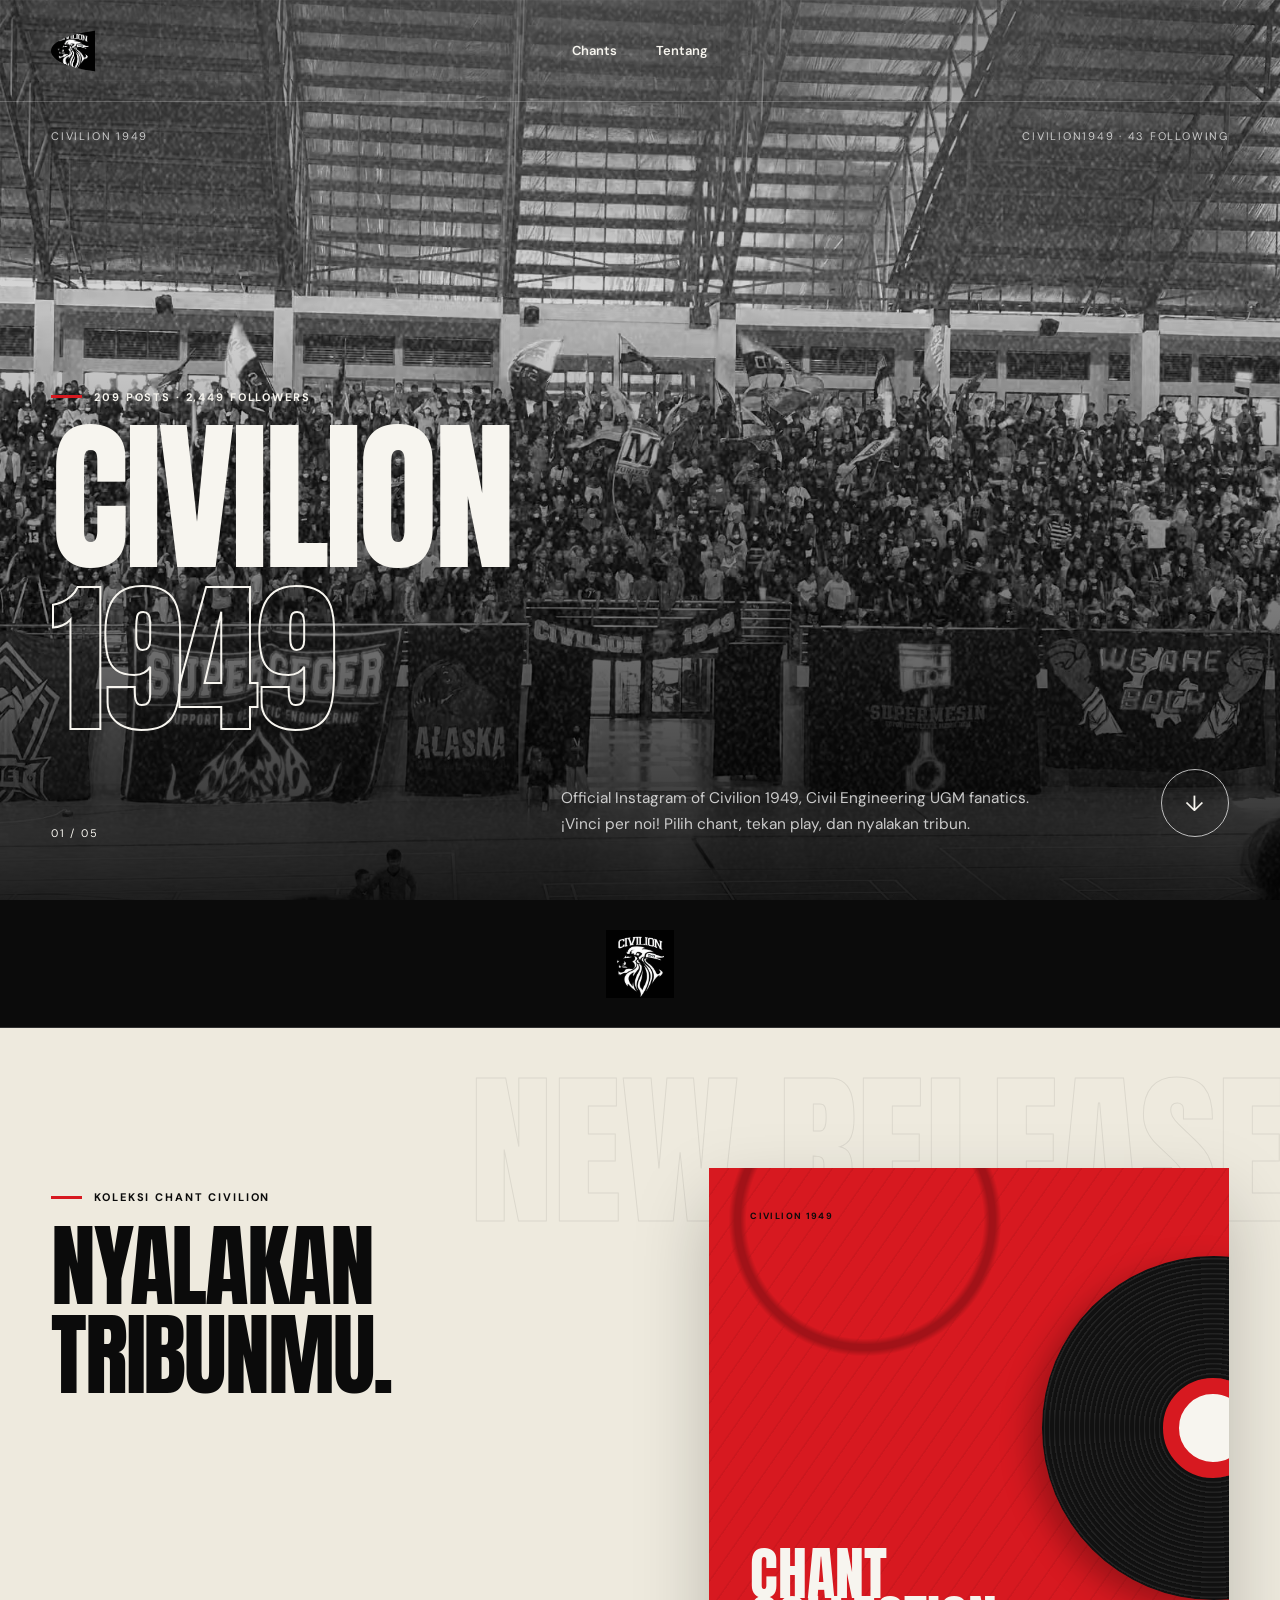
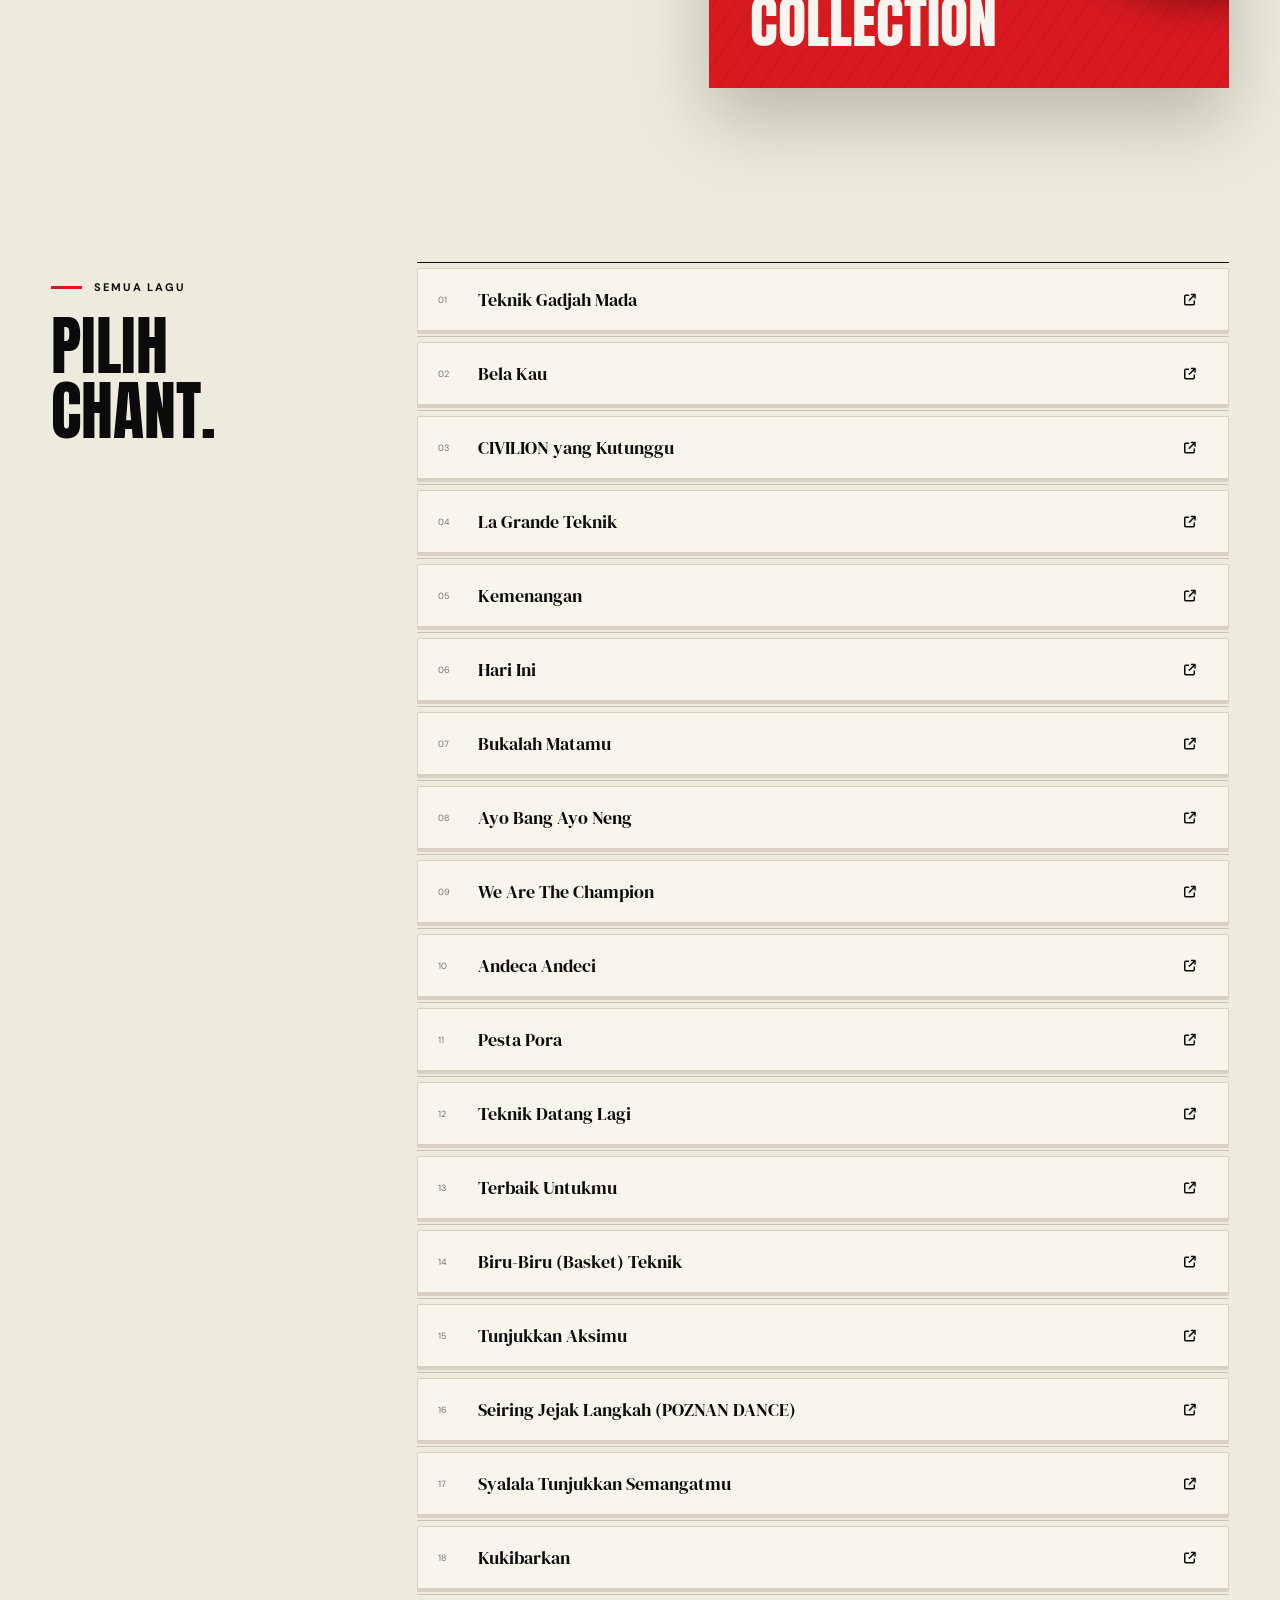
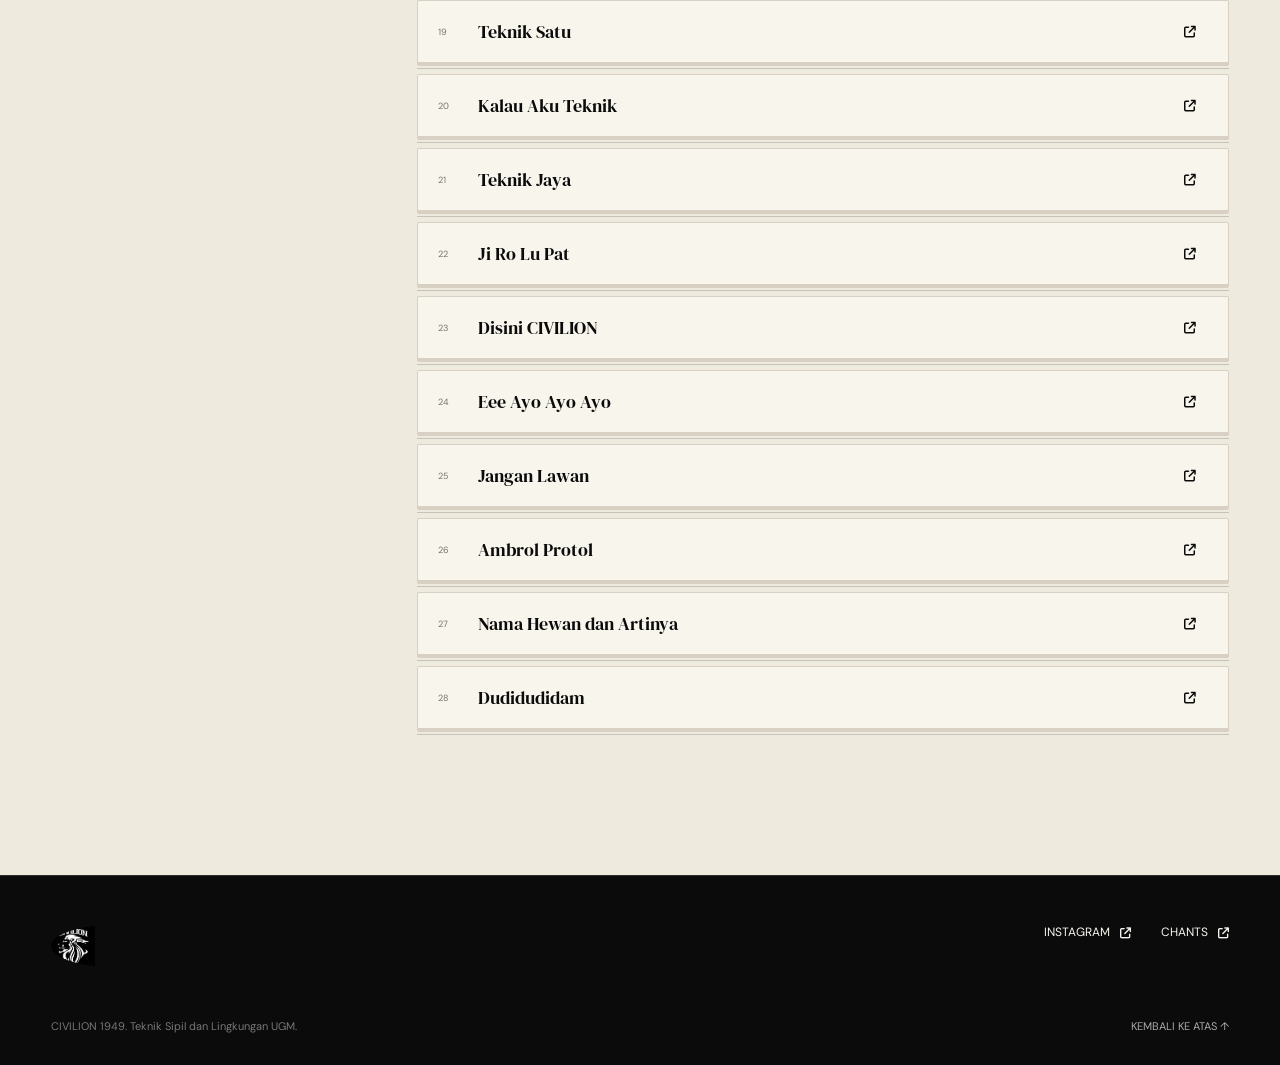
==== index.html @ a6629f7e "feat: rebrand site to Civilion 1949" ====
<!doctype html>
<html lang="id">
  <head>
    <meta charset="UTF-8" />
    <meta name="viewport" content="width=device-width, initial-scale=1.0" />
    <meta name="theme-color" content="#0b0b0b" />
    <meta
      name="description"
      content="CIVILION 1949, official supporter komunitas Teknik Sipil dan Lingkungan UGM. ¡Vinci per noi!"
    />
    <title>CIVILION — civilion1949</title>
    <link rel="icon" type="image/jpeg" href="logo-civilion.jpg" />
    <link rel="stylesheet" href="https://cdnjs.cloudflare.com/ajax/libs/font-awesome/6.7.2/css/all.min.css" />
    <link rel="preconnect" href="https://fonts.googleapis.com" />
    <link rel="preconnect" href="https://fonts.gstatic.com" crossorigin />
    <link
      href="https://fonts.googleapis.com/css2?family=Anton&amp;family=DM+Sans:wght@400;500;600;700&amp;family=DM+Serif+Display:ital@0;1&amp;display=swap"
      rel="stylesheet"
    />
    <link rel="stylesheet" href="styles.css" />
  </head>
  <body>
    <header class="site-header" id="top">
      <a class="brand" href="#top" aria-label="CIVILION, kembali ke atas">
        <img class="brand-logo" src="logo-civilion.jpg" alt="CIVILION" />
      </a>

      <button class="menu-toggle" type="button" aria-expanded="false" aria-controls="main-nav">
        <span></span><span></span>
        <span class="sr-only">Buka menu</span>
      </button>

      <nav class="main-nav" id="main-nav" aria-label="Navigasi utama">
        <a href="#rilisan">Chants</a>
        <a href="#top">Tentang</a>
      </nav>

    </header>

    <main>
      <section class="hero" aria-labelledby="hero-title">
        <div class="hero-media" role="img" aria-label="Kerumunan supporter memenuhi tribun stadion"></div>
        <div class="hero-shade"></div>
        <div class="hero-grid" aria-hidden="true"></div>

        <div class="hero-meta">
          <span>CIVILION 1949</span>
          <span>civilion1949 · 43 following</span>
        </div>

        <div class="hero-content">
          <p class="eyebrow"><span></span> 209 posts · 2,449 followers</p>
          <h1 id="hero-title"><span>CIVILION</span><em>1949</em></h1>
          <div class="hero-bottom">
            <p>
              Official Instagram of Civilion 1949, Civil Engineering UGM fanatics.
              ¡Vinci per noi! Pilih chant, tekan play, dan nyalakan tribun.
            </p>
            <a class="circle-link" href="#rilisan" aria-label="Dengarkan anthem terbaru">↓</a>
          </div>
        </div>

        <div class="hero-index" aria-hidden="true">01 / 05</div>
      </section>

      <section class="collaborators" aria-label="Logo kolaborator komunitas">
        <div class="logo-track">
          <div class="logo-row logo-image-row">
            <img src="logo-civilion.jpg" alt="Logo CIVILION" />
          </div>
        </div>
      </section>

      <section class="release" id="rilisan" aria-labelledby="release-title">
        <div class="release-heading">
          <p class="eyebrow dark"><span></span> Koleksi chant CIVILION</p>
          <h2 id="release-title"><span>NYALAKAN</span><span>TRIBUNMU.</span></h2>
        </div>

        <div class="record-art" aria-label="Sampul koleksi chant CIVILION">
          <div class="record-copy">
              <span>CIVILION 1949</span>
              <strong>CHANT<br />COLLECTION</strong>
          </div>
          <div class="record-disc" aria-hidden="true"><i></i></div>
        </div>

        <div class="chant-catalog" aria-labelledby="catalog-title">
          <div class="catalog-heading">
            <p class="eyebrow dark"><span></span> Semua lagu</p>
            <h3 id="catalog-title"><span>PILIH</span><span>CHANT.</span></h3>
          </div>
          <div class="chant-list">
            <div class="chant-entry">
            <button type="button" class="chant-item" aria-expanded="false" data-title="Teknik Gadjah Mada" data-source="https://ekarahmadi.github.io/supersonikChant/TeknikGadjahMadaGitar.mp3" data-type="audio/mpeg"><span>01</span><strong>Teknik Gadjah Mada</strong><b class="chant-icon" aria-hidden="true"><i class="fa-solid fa-arrow-up-right-from-square"></i></b></button>
              <div class="chant-detail">
                <section class="lyrics-panel" aria-labelledby="lyrics-title" aria-live="polite">
                  <div class="lyrics-heading"><p class="eyebrow dark"><span></span> Lirik chant</p><h3 id="lyrics-title">Teknik Gadjah Mada</h3></div>
                  <div class="lyrics-lines"></div>
                </section>
                <div class="player-panel">
                  <div class="track-number">001</div>
                  <div class="track-copy"><span>Chant 01</span><h3>Teknik Gadjah Mada</h3></div>
                  <button class="play-button" type="button" aria-label="Putar Teknik Gadjah Mada"><svg class="play-icon" viewBox="0 0 24 24" aria-hidden="true"><path d="m8 5 11 7-11 7V5Z" fill="currentColor"/></svg><svg class="pause-icon" viewBox="0 0 24 24" aria-hidden="true"><path d="M7 5h4v14H7zm6 0h4v14h-4z" fill="currentColor"/></svg></button>
                  <div class="progress-wrap"><span class="current-time">0:00</span><button class="progress" type="button" aria-label="Atur posisi lagu"><span class="progress-fill"></span></button><span class="duration">--:--</span></div>
                  <audio class="track-audio" preload="metadata"><source src="https://ekarahmadi.github.io/supersonikChant/TeknikGadjahMadaGitar.mp3" type="audio/mpeg" /></audio>
                </div>
              </div>
            </div>
            <div class="chant-entry">
            <button type="button" class="chant-item" data-title="Syalala" data-source="https://ekarahmadi.github.io/supersonikChant/syalalaGitar.mp3" data-type="audio/mpeg"><span>02</span><strong>Syalala</strong><b class="chant-icon" aria-hidden="true"><i class="fa-solid fa-arrow-up-right-from-square"></i></b></button>
            </div>
            <div class="chant-entry">
            <button type="button" class="chant-item" data-title="CIVILION Yang Kutunggu" data-source="https://ekarahmadi.github.io/supersonikChant/SupersonikYangKutungguGitar.mp3" data-type="audio/mpeg"><span>03</span><strong>CIVILION Yang Kutunggu</strong><b class="chant-icon" aria-hidden="true"><i class="fa-solid fa-arrow-up-right-from-square"></i></b></button>
            </div>
            <div class="chant-entry">
            <button type="button" class="chant-item" data-title="La Grande" data-source="https://ekarahmadi.github.io/supersonikChant/LaGrandeGitar.mp3" data-type="audio/mpeg"><span>04</span><strong>La Grande</strong><b class="chant-icon" aria-hidden="true"><i class="fa-solid fa-arrow-up-right-from-square"></i></b></button>
            </div>
            <div class="chant-entry">
            <button type="button" class="chant-item" data-title="Kemenangan" data-source="https://ekarahmadi.github.io/supersonikChant/KemenanganGitar.mp3" data-type="audio/mpeg"><span>05</span><strong>Kemenangan</strong><b class="chant-icon" aria-hidden="true"><i class="fa-solid fa-arrow-up-right-from-square"></i></b></button>
            </div>
            <div class="chant-entry">
            <button type="button" class="chant-item" data-title="Hari Ini" data-source="https://ekarahmadi.github.io/supersonikChant/HariIniGitar.mp3" data-type="audio/mpeg"><span>06</span><strong>Hari Ini</strong><b class="chant-icon" aria-hidden="true"><i class="fa-solid fa-arrow-up-right-from-square"></i></b></button>
            </div>
            <div class="chant-entry">
            <button type="button" class="chant-item" data-title="Bukalah Matamu" data-source="https://ekarahmadi.github.io/supersonikChant/BukalahMatamuGitar"><span>07</span><strong>Bukalah Matamu</strong><b class="chant-icon" aria-hidden="true"><i class="fa-solid fa-arrow-up-right-from-square"></i></b></button>
            </div>
            <div class="chant-entry">
            <button type="button" class="chant-item" data-title="Ayo Bang" data-source="https://ekarahmadi.github.io/supersonikChant/AyoBangGitar.mp3" data-type="audio/mpeg"><span>08</span><strong>Ayo Bang</strong><b class="chant-icon" aria-hidden="true"><i class="fa-solid fa-arrow-up-right-from-square"></i></b></button>
            </div>
            <div class="chant-entry">
            <button type="button" class="chant-item" data-title="We Are The" data-source="https://ekarahmadi.github.io/supersonikChant/weAreThe.wav" data-type="audio/wav"><span>09</span><strong>We Are The</strong><b class="chant-icon" aria-hidden="true"><i class="fa-solid fa-arrow-up-right-from-square"></i></b></button>
            </div>
            <div class="chant-entry">
            <button type="button" class="chant-item" data-title="Andeca Andeci" data-source="https://ekarahmadi.github.io/supersonikChant/andecaAndeci.wav" data-type="audio/wav"><span>10</span><strong>Andeca Andeci</strong><b class="chant-icon" aria-hidden="true"><i class="fa-solid fa-arrow-up-right-from-square"></i></b></button>
            </div>
            <div class="chant-entry">
            <button type="button" class="chant-item" data-title="Kami Pemenangnya" data-source="https://ekarahmadi.github.io/supersonikChant/kamiPemenangnya.wav" data-type="audio/wav"><span>11</span><strong>Kami Pemenangnya</strong><b class="chant-icon" aria-hidden="true"><i class="fa-solid fa-arrow-up-right-from-square"></i></b></button>
            </div>
            <div class="chant-entry">
            <button type="button" class="chant-item" data-title="Kami Datang Lagi" data-source="https://ekarahmadi.github.io/supersonikChant/kamiDatangLagi.wav" data-type="audio/wav"><span>12</span><strong>Kami Datang Lagi</strong><b class="chant-icon" aria-hidden="true"><i class="fa-solid fa-arrow-up-right-from-square"></i></b></button>
            </div>
            <div class="chant-entry">
            <button type="button" class="chant-item" data-title="Terbaik Untukmu" data-source="https://ekarahmadi.github.io/supersonikChant/terbaikUntukmu.wav" data-type="audio/wav"><span>13</span><strong>Terbaik Untukmu</strong><b class="chant-icon" aria-hidden="true"><i class="fa-solid fa-arrow-up-right-from-square"></i></b></button>
            </div>
            <div class="chant-entry">
            <button type="button" class="chant-item" data-title="Hitam-Hitam" data-source="https://ekarahmadi.github.io/supersonikChant/hitamHitam.wav" data-type="audio/wav"><span>14</span><strong>Hitam-Hitam</strong><b class="chant-icon" aria-hidden="true"><i class="fa-solid fa-arrow-up-right-from-square"></i></b></button>
            </div>
            <div class="chant-entry">
            <button type="button" class="chant-item" data-title="CIVILION Tunjukkan Aksimu" data-source="https://ekarahmadi.github.io/supersonikChant/supersonikTunjukkanAksimu.wav" data-type="audio/wav"><span>15</span><strong>CIVILION Tunjukkan Aksimu</strong><b class="chant-icon" aria-hidden="true"><i class="fa-solid fa-arrow-up-right-from-square"></i></b></button>
            </div>
            <div class="chant-entry">
            <button type="button" class="chant-item" data-title="Seiring Jejak Langkahku" data-source="https://ekarahmadi.github.io/supersonikChant/seiringJejakLangkahku.wav" data-type="audio/wav"><span>16</span><strong>Seiring Jejak Langkahku</strong><b class="chant-icon" aria-hidden="true"><i class="fa-solid fa-arrow-up-right-from-square"></i></b></button>
            </div>
            <div class="chant-entry">
            <button type="button" class="chant-item" data-title="Syalalala Tunjukkan" data-source="https://ekarahmadi.github.io/supersonikChant/syalalalaTunjukkan.wav" data-type="audio/wav"><span>17</span><strong>Syalalala Tunjukkan</strong><b class="chant-icon" aria-hidden="true"><i class="fa-solid fa-arrow-up-right-from-square"></i></b></button>
            </div>
            <div class="chant-entry">
            <button type="button" class="chant-item" data-title="Ku Kibarkan Bendera" data-source="https://ekarahmadi.github.io/supersonikChant/kukibarkanBendera.wav" data-type="audio/wav"><span>18</span><strong>Ku Kibarkan Bendera</strong><b class="chant-icon" aria-hidden="true"><i class="fa-solid fa-arrow-up-right-from-square"></i></b></button>
            </div>
            <div class="chant-entry">
            <button type="button" class="chant-item" data-title="Teknik Satu" data-source="https://ekarahmadi.github.io/supersonikChant/teknikSatu.wav" data-type="audio/wav"><span>19</span><strong>Teknik Satu</strong><b class="chant-icon" aria-hidden="true"><i class="fa-solid fa-arrow-up-right-from-square"></i></b></button>
            </div>
            <div class="chant-entry">
            <button type="button" class="chant-item" data-title="Kalau Aku Teknik" data-source="https://ekarahmadi.github.io/supersonikChant/kalauAkuTeknik.wav" data-type="audio/wav"><span>20</span><strong>Kalau Aku Teknik</strong><b class="chant-icon" aria-hidden="true"><i class="fa-solid fa-arrow-up-right-from-square"></i></b></button>
            </div>
            <div class="chant-entry">
            <button type="button" class="chant-item" data-title="Ayo Teknik Jaya" data-source="https://ekarahmadi.github.io/supersonikChant/ayoTeknikJaya.wav" data-type="audio/wav"><span>21</span><strong>Ayo Teknik Jaya</strong><b class="chant-icon" aria-hidden="true"><i class="fa-solid fa-arrow-up-right-from-square"></i></b></button>
            </div>
            <div class="chant-entry">
            <button type="button" class="chant-item" data-title="Ji Ro Lu Pat" data-source="https://ekarahmadi.github.io/supersonikChant/jiRoLuPat.wav" data-type="audio/wav"><span>22</span><strong>Ji Ro Lu Pat</strong><b class="chant-icon" aria-hidden="true"><i class="fa-solid fa-arrow-up-right-from-square"></i></b></button>
            </div>
            <div class="chant-entry">
            <button type="button" class="chant-item" data-title="Di Sini CIVILION" data-source="https://ekarahmadi.github.io/supersonikChant/disiniSupersonik.wav" data-type="audio/wav"><span>23</span><strong>Di Sini CIVILION</strong><b class="chant-icon" aria-hidden="true"><i class="fa-solid fa-arrow-up-right-from-square"></i></b></button>
            </div>
            <div class="chant-entry">
            <button type="button" class="chant-item" data-title="Yo Ayo Teknikku" data-source="https://ekarahmadi.github.io/supersonikChant/yoAyoTeknikku.wav" data-type="audio/wav"><span>24</span><strong>Yo Ayo Teknikku</strong><b class="chant-icon" aria-hidden="true"><i class="fa-solid fa-arrow-up-right-from-square"></i></b></button>
            </div>
            <div class="chant-entry">
            <button type="button" class="chant-item" data-title="Sudah Kubilang" data-source="https://ekarahmadi.github.io/supersonikChant/sudahKubilang.wav" data-type="audio/wav"><span>25</span><strong>Sudah Kubilang</strong><b class="chant-icon" aria-hidden="true"><i class="fa-solid fa-arrow-up-right-from-square"></i></b></button>
            </div>
            <div class="chant-entry">
            <button type="button" class="chant-item" data-title="Ambrol Protol" data-source="https://ekarahmadi.github.io/supersonikChant/ambrolProtol.wav" data-type="audio/wav"><span>26</span><strong>Ambrol Protol</strong><b class="chant-icon" aria-hidden="true"><i class="fa-solid fa-arrow-up-right-from-square"></i></b></button>
            </div>
            <div class="chant-entry">
            <button type="button" class="chant-item" data-title="Nama Hewan" data-source="https://ekarahmadi.github.io/supersonikChant/namaHewan.wav" data-type="audio/wav"><span>27</span><strong>Nama Hewan</strong><b class="chant-icon" aria-hidden="true"><i class="fa-solid fa-arrow-up-right-from-square"></i></b></button>
            </div>
            <div class="chant-entry">
            <button type="button" class="chant-item" data-title="Dudi Dudi Dam" data-source="https://ekarahmadi.github.io/supersonikChant/dudiDudiDam.wav" data-type="audio/wav"><span>28</span><strong>Dudi Dudi Dam</strong><b class="chant-icon" aria-hidden="true"><i class="fa-solid fa-arrow-up-right-from-square"></i></b></button>
            </div>
          </div>
        </div>
      </section>

    </main>

    <footer class="site-footer">
      <a class="brand footer-brand" href="#top">
        <img class="brand-logo" src="logo-civilion.jpg" alt="CIVILION" />
      </a>
      <div class="footer-links">
        <a href="https://www.instagram.com/civilion1949/" target="_blank" rel="noreferrer">Instagram <span class="external-icon" aria-hidden="true"><i class="fa-solid fa-arrow-up-right-from-square"></i></span></a>
        <a href="#rilisan">Chants <span class="external-icon" aria-hidden="true"><i class="fa-solid fa-arrow-up-right-from-square"></i></span></a>
      </div>
      <p>CIVILION 1949. Teknik Sipil dan Lingkungan UGM.</p>
      <a class="back-top" href="#top">Kembali ke atas ↑</a>
    </footer>

    <script src="supabase-config.js"></script>
    <script src="supabase-api.js"></script>
    <script src="lyrics.js"></script>
    <script src="public-content.js"></script>
    <script src="script.js"></script>
  </body>
</html>
---- styles.css ----
:root {
  --ink: #0b0b0b;
  --paper: #eeeade;
  --white: #f7f5ef;
  --red: #d71920;
  --gray: #a7a49c;
  --line: rgba(11, 11, 11, 0.18);
  --gutter: clamp(22px, 4vw, 68px);
}

* { box-sizing: border-box; }
html { scroll-behavior: smooth; scroll-padding-top: 24px; overflow-x: clip; }
body {
  margin: 0;
  background: var(--ink);
  color: var(--white);
  font-family: "DM Sans", Arial, sans-serif;
  -webkit-font-smoothing: antialiased;
  overflow-x: clip;
}
body.menu-open { overflow: hidden; }
a { color: inherit; text-decoration: none; }
button, input { font: inherit; }
button { color: inherit; }
img { display: block; max-width: 100%; }
.sr-only {
  position: absolute;
  width: 1px;
  height: 1px;
  padding: 0;
  margin: -1px;
  overflow: hidden;
  clip: rect(0, 0, 0, 0);
  white-space: nowrap;
  border: 0;
}

.site-header {
  position: absolute;
  z-index: 20;
  top: 0;
  left: 0;
  width: 100%;
  height: 102px;
  padding: 0 var(--gutter);
  display: grid;
  grid-template-columns: 1fr auto 1fr;
  align-items: center;
  border-bottom: 1px solid rgba(255,255,255,.22);
}
.brand { display: inline-flex; width: max-content; align-items: center; }
.brand-logo { width: 142px; height: 44px; object-fit: contain; object-position: left center; border-radius: 50%; }
.main-nav { display: flex; gap: clamp(25px, 3vw, 50px); }
.main-nav a { font-size: 13px; font-weight: 600; }
.main-nav a, .footer-links a { transition: opacity .25s ease; }
.main-nav a:hover, .footer-links a:hover { opacity: .58; }
.external-icon { display: inline-block; margin-left: 7px; color: currentColor; vertical-align: -.1em; }
.external-icon i { font-size: 11px; }
.menu-toggle { display: none; background: none; border: 0; }

.hero {
  position: relative;
  min-height: min(940px, 100svh);
  overflow: hidden;
  display: flex;
  align-items: flex-end;
  padding: 145px var(--gutter) clamp(48px, 7vh, 84px);
  isolation: isolate;
}
.hero-media {
  position: absolute;
  z-index: -3;
  inset: 0;
  background-image: url("hero-bg.webp");
  background-image: -webkit-image-set(url("hero-bg.avif") 1x, url("hero-bg.webp") 1x);
  background-image: image-set(url("hero-bg.avif") type("image/avif"), url("hero-bg.webp") type("image/webp"));
  background-size: cover;
  background-position: center 42%;
  filter: grayscale(1) contrast(1.08);
  transform: scale(1.015);
}
.hero-shade { position: absolute; z-index: -2; inset: 0; background: linear-gradient(180deg, rgba(0,0,0,.42) 0%, rgba(0,0,0,.15) 34%, rgba(0,0,0,.88) 100%); }
.hero-grid {
  position: absolute;
  z-index: -1;
  inset: 0;
  opacity: .13;
  background-image: linear-gradient(rgba(255,255,255,.25) 1px, transparent 1px), linear-gradient(90deg, rgba(255,255,255,.25) 1px, transparent 1px);
  background-size: 80px 80px;
  mask-image: linear-gradient(to bottom, black, transparent 70%);
}
.hero-meta { position: absolute; top: 129px; left: var(--gutter); right: var(--gutter); display: flex; justify-content: space-between; color: rgba(255,255,255,.72); font-size: 11px; letter-spacing: .16em; text-transform: uppercase; }
.hero-content { width: 100%; }
.eyebrow { display: flex; align-items: center; gap: 12px; margin: 0 0 24px; font-size: 11px; font-weight: 700; letter-spacing: .17em; text-transform: uppercase; }
.eyebrow span { display: inline-block; width: 31px; height: 3px; background: var(--red); }
.eyebrow.dark { color: var(--ink); }
.hero h1, .release h2 {
  margin: 0;
  font-family: Anton, Impact, sans-serif;
  font-weight: 400;
  letter-spacing: -.025em;
  line-height: .86;
  text-transform: uppercase;
}
.hero h1 { max-width: 1100px; font-size: clamp(74px, 12.8vw, 190px); }
.hero h1 span, .hero h1 em, .release h2 span, .catalog-heading h3 span { display: block; }
.hero h1 span + em, .release h2 span + span, .catalog-heading h3 span + span { margin-top: .13em; }
.hero h1 em { color: transparent; font-style: normal; -webkit-text-stroke: 2px var(--white); }
.hero-bottom { display: flex; align-items: flex-end; justify-content: flex-end; gap: clamp(40px, 9vw, 140px); margin-top: 38px; }
.hero-bottom p { max-width: 485px; margin: 0; color: rgba(255,255,255,.76); font-size: clamp(14px, 1.2vw, 17px); line-height: 1.65; }
.circle-link { flex: 0 0 auto; width: 68px; height: 68px; border: 1px solid rgba(255,255,255,.7); border-radius: 50%; display: grid; place-items: center; font-size: 22px; transition: background .25s, color .25s; }
.circle-link:hover { background: var(--white); color: var(--ink); }
.hero-index { position: absolute; bottom: 60px; left: var(--gutter); font-size: 11px; letter-spacing: .16em; }

.collaborators { display: grid; grid-template-columns: 1fr; min-height: 128px; align-items: center; border-bottom: 1px solid rgba(255,255,255,.16); overflow: hidden; }
.logo-track { overflow: hidden; mask-image: linear-gradient(90deg, transparent, black 5%, black 95%, transparent); }
.logo-row { width: 100%; display: flex; align-items: center; justify-content: center; gap: clamp(42px, 5vw, 86px); }
.logo-image-row { gap: 0; }
.logo-image-row img { width: min(760px, 82vw); height: 68px; object-fit: contain; opacity: 1; }

.release { position: relative; display: grid; grid-template-columns: minmax(250px, .8fr) minmax(400px, 1.2fr); min-height: 760px; background: var(--paper); color: var(--ink); padding: 140px var(--gutter); gap: clamp(35px, 5vw, 85px); align-items: start; overflow: visible; }
.release::after { content: "NEW RELEASE"; position: absolute; top: 40px; right: -5px; font-family: Anton, sans-serif; font-size: clamp(80px, 13vw, 205px); line-height: 1; color: transparent; -webkit-text-stroke: 1px rgba(11,11,11,.08); white-space: nowrap; pointer-events: none; }
.release-heading { position: relative; z-index: 2; align-self: start; padding-top: 22px; }
.release-heading { order: 1; }
.release h2 { font-size: clamp(62px, 7vw, 110px); }
.release h2 span, .catalog-heading h3 span { display: block; }
.record-art { position: relative; z-index: 2; aspect-ratio: 1; background: var(--red); box-shadow: 0 32px 70px rgba(0,0,0,.22); overflow: hidden; }
.record-art { order: 2; grid-column: 2; width: min(100%, 520px); margin-left: auto; }
.record-art::before { content: ""; position: absolute; inset: 0; opacity: .24; background: repeating-linear-gradient(125deg, transparent 0 15px, rgba(0,0,0,.23) 16px 17px), radial-gradient(circle at 30% 10%, transparent 0 20%, #000 21% 22%, transparent 23%); }
.record-copy { position: absolute; z-index: 2; inset: 8%; display: flex; flex-direction: column; justify-content: space-between; }
.record-copy span, .record-copy small { font-size: 9px; font-weight: 700; letter-spacing: .15em; text-transform: uppercase; }
.record-copy strong { font-family: Anton, sans-serif; font-size: clamp(38px, 4.5vw, 68px); font-weight: 400; line-height: .84; color: var(--white); }
.record-disc { position: absolute; width: 66%; aspect-ratio: 1; right: -30%; top: 17%; border-radius: 50%; background: repeating-radial-gradient(circle, #111 0 3px, #222 4px 5px); box-shadow: -12px 10px 30px rgba(0,0,0,.28); }
.record-disc i { position: absolute; width: 29%; aspect-ratio: 1; left: 35.5%; top: 35.5%; border-radius: 50%; background: var(--white); border: 16px solid var(--red); }
.player-panel { position: relative; z-index: 2; border-top: 1px solid var(--ink); padding: 22px 0 0; display: grid; grid-template-columns: 55px 1fr 74px; column-gap: 20px; width: min(760px, 100%); margin: 38px 0 0 auto; }
.track-number { font-size: 11px; color: #6d6b65; }
.track-copy span { font-size: 10px; text-transform: uppercase; letter-spacing: .12em; color: #6d6b65; }
.track-copy h3 { margin: 11px 0 4px; font-family: "DM Serif Display", serif; font-size: clamp(25px, 2.2vw, 34px); font-weight: 400; }
.track-copy p { margin: 0; color: #77736b; font-size: 13px; }
.play-button { grid-row: span 2; width: 70px; height: 70px; border: 0; border-radius: 50%; background: var(--ink); color: var(--white); cursor: pointer; display: grid; place-items: center; transition: transform .25s, background .25s; }
.play-button:hover { transform: scale(1.05); background: var(--red); }
.play-button svg { width: 24px; }
.pause-icon { display: none; }
.player-panel.playing .play-icon { display: none; }
.player-panel.playing .pause-icon { display: block; }
.record-art.playing .record-disc { animation: spin 4s linear infinite; }
@keyframes spin { to { transform: rotate(360deg); } }
.progress-wrap { grid-column: 2 / 4; display: grid; grid-template-columns: 35px 1fr 35px; gap: 10px; align-items: center; margin-top: 36px; font-size: 10px; color: #77736b; }
.progress { position: relative; border: 0; padding: 0; height: 2px; background: rgba(11,11,11,.2); cursor: pointer; }
.progress-fill { display: block; width: 0; height: 100%; background: var(--red); }
.track-audio { display: none; }
.chant-catalog { grid-column: 1 / -1; position: relative; z-index: 2; display: grid; grid-template-columns: .82fr 2.21fr; gap: clamp(35px, 5vw, 85px); padding-top: 110px; }
.chant-catalog { order: 3; }
.catalog-heading { position: -webkit-sticky; position: sticky; top: 24px; align-self: start; z-index: 3; padding: 18px 18px 22px 0; background: var(--paper); }
.catalog-heading h3 { margin: 14px 0 0; font-family: Anton, sans-serif; font-size: clamp(52px, 5vw, 84px); font-weight: 400; line-height: .88; }
.chant-list { border-top: 1px solid var(--ink); }
.chant-entry { border-bottom: 1px solid var(--line); }
.chant-item { width: 100%; min-width: 0; display: grid; grid-template-columns: 30px minmax(0, 1fr) 24px; align-items: center; gap: 10px; margin: 5px 0; padding: 18px 20px; border: 1px solid #d8d1c3; border-radius: 2px; background: #f8f5ec; box-shadow: 0 3px 0 #d8d1c3; color: var(--ink); cursor: pointer; text-align: left; transition: background .25s, border-color .25s, color .25s, box-shadow .25s, transform .25s; }
.chant-item:hover { border-color: var(--red); background: #fffdf7; box-shadow: 0 3px 0 var(--red); }
.chant-item span { color: #77736b; font-size: 9px; letter-spacing: .1em; text-transform: uppercase; }
.chant-item strong { overflow: hidden; font-family: "DM Serif Display", serif; font-size: clamp(16px, 1.4vw, 22px); font-weight: 400; text-overflow: ellipsis; white-space: nowrap; }
.chant-item b { font-size: 13px; font-weight: 400; transition: transform .25s, color .25s; }
.chant-item .chant-icon svg { display: none; }
.chant-item .chant-icon i { display: block; font-size: 12px; }
.chant-item:hover b, .chant-item.active b { color: var(--red); }
.chant-item.active { border-color: var(--red); background: var(--red); box-shadow: 0 3px 0 #9e1016; color: var(--white); }
.chant-item.active strong { color: var(--white); }
.chant-item b { transition: transform .25s; }
.chant-item.active b { transform: rotate(45deg); }
.chant-detail { max-height: 0; overflow: hidden; padding: 0; opacity: 0; scroll-margin-top: 24px; transition: max-height .7s cubic-bezier(.2,.75,.2,1), opacity .4s ease, padding .7s cubic-bezier(.2,.75,.2,1); }
.chant-entry.active .chant-detail { max-height: 3000px; padding: 18px 0 48px; opacity: 1; }
.lyrics-panel { display: grid; grid-template-columns: minmax(170px, .62fr) minmax(0, 1.38fr); gap: clamp(28px, 4vw, 64px); padding: 38px 0; }
.lyrics-heading { align-self: start; }
.lyrics-heading h3 { max-width: 280px; margin: 14px 0 0; font-family: "DM Serif Display", Georgia, serif; font-size: clamp(32px, 3vw, 56px); font-weight: 400; line-height: .98; }
.lyrics-lines { max-height: 520px; overflow-y: auto; padding: 3px 22px 8px 0; scrollbar-width: thin; scrollbar-color: var(--red) transparent; }
.lyrics-lines p { margin: 0 0 22px; font-family: "DM Serif Display", Georgia, serif; font-size: clamp(22px, 1.75vw, 31px); line-height: 1.22; }
.lyrics-lines p:last-child { margin-bottom: 0; }

.site-footer { min-height: 190px; padding: 48px var(--gutter) 32px; display: grid; grid-template-columns: 1fr auto; grid-template-rows: auto 1fr auto; grid-template-areas: "brand links" ". ." "copyright top"; align-items: start; gap: 24px; border-top: 1px solid rgba(255,255,255,.14); }
.footer-brand { grid-area: brand; }
.footer-links { grid-area: links; justify-self: end; display: flex; align-items: center; gap: 30px; font-size: 12px; text-transform: uppercase; }
.site-footer > p { grid-area: copyright; align-self: end; margin: 0; color: #777; font-size: 11px; }
.back-top { grid-area: top; align-self: end; justify-self: end; color: #aaa; font-size: 11px; text-transform: uppercase; transition: color .25s; }
.back-top:hover { color: var(--white); }

@media (max-width: 980px) {
  .release { grid-template-columns: 1fr 1fr; }
  .release-heading { grid-column: 1 / 3; }
  .record-art { grid-column: 1 / 3; justify-self: center; }
  .chant-catalog { padding-top: 70px; }
}

@media (max-width: 720px) {
  :root { --gutter: clamp(16px, 5.2vw, 22px); }
  .site-header { position: absolute; height: 72px; grid-template-columns: minmax(0, 1fr) auto; }
   .brand-logo { width: 112px; height: 36px; }
  .menu-toggle { z-index: 3; display: flex; width: 44px; height: 44px; padding: 10px 6px; flex-direction: column; justify-content: center; align-items: flex-end; gap: 7px; cursor: pointer; }
  .menu-toggle > span:not(.sr-only) { width: 27px; height: 2px; background: var(--white); transition: transform .25s; }
  .menu-toggle[aria-expanded="true"] > span:first-child { transform: translateY(4.5px) rotate(45deg); }
  .menu-toggle[aria-expanded="true"] > span:nth-child(2) { transform: translateY(-4.5px) rotate(-45deg); }
  .main-nav { position: fixed; z-index: 2; inset: 0; min-height: 100dvh; display: flex; flex-direction: column; justify-content: center; padding: 90px var(--gutter) max(38px, env(safe-area-inset-bottom)); background: var(--red); transform: translateX(100%); visibility: hidden; transition: transform .35s ease, visibility 0s linear .35s; }
  .main-nav.open { transform: translateX(0); }
  .main-nav.open { visibility: visible; transition-delay: 0s; }
  .main-nav a { padding: 9px 0; font-family: Anton, sans-serif; font-size: clamp(44px, 15vw, 64px); font-weight: 400; line-height: 1; text-transform: uppercase; }
  .hero { min-height: max(660px, 100svh); padding: 104px var(--gutter) max(30px, env(safe-area-inset-bottom)); }
  .hero-media { background-position: 58% center; }
  .hero-meta { top: 92px; font-size: 9px; }
  .hero-meta span:last-child { display: none; }
  .hero .eyebrow { margin-bottom: 17px; }
  .hero h1 { width: 100%; font-size: clamp(58px, 19.6vw, 86px); line-height: .91; overflow-wrap: normal; }
  .hero h1 em { -webkit-text-stroke-width: 1px; }
  .hero-bottom { display: grid; grid-template-columns: minmax(0, 1fr) auto; margin-top: 25px; align-items: end; gap: 14px; }
  .hero-bottom p { max-width: 295px; font-size: 12px; line-height: 1.58; text-wrap: pretty; }
  .circle-link { width: 46px; height: 46px; font-size: 18px; }
  .hero-index { display: none; }
  .collaborators { min-height: 104px; display: block; padding: 21px 0; }
   .logo-image-row img { height: 48px; }
   .release { display: flex; flex-direction: column; min-height: 0; padding: 80px var(--gutter) 88px; }
  .release::after { top: 28px; font-size: 24vw; }
  .release-heading { margin-bottom: 42px; padding: 0; }
   .hero h1 span + em, .release h2 span + span, .catalog-heading h3 span + span { margin-top: .16em; }
   .release h2 { font-size: clamp(48px, 16.5vw, 72px); line-height: .86; letter-spacing: -.035em; }
  .record-art { width: min(100%, 440px); margin: 0 auto 44px; }
  .record-copy strong { font-size: clamp(43px, 14vw, 60px); }
   .record-disc i { border-width: 10px; }
   .player-panel { width: 100%; padding-top: 16px; grid-template-columns: minmax(0, 1fr) 54px; column-gap: 14px; align-items: center; }
  .track-number { display: none; }
  .track-copy { min-width: 0; }
  .track-copy span { font-size: 8px; }
  .track-copy h3 { margin: 7px 0 3px; font-size: clamp(24px, 7.5vw, 31px); line-height: 1.02; text-wrap: balance; }
  .track-copy p { max-width: 225px; overflow: hidden; font-size: 11px; text-overflow: ellipsis; white-space: nowrap; }
  .play-button { grid-column: 2; grid-row: 1; width: 52px; height: 52px; }
  .play-button svg { width: 21px; }
  .progress-wrap { grid-column: 1 / 3; grid-template-columns: 31px minmax(0, 1fr) 31px; gap: 8px; margin-top: 24px; }
  .progress { height: 3px; }
    .chant-catalog { display: flex; flex-direction: column; padding-top: 54px; }
   .catalog-heading { position: static; margin-bottom: 28px; padding: 0; }
   .catalog-heading h3 { font-size: clamp(48px, 16vw, 70px); line-height: .86; }
   .catalog-heading h3 span + span { margin-top: .18em; }
   .chant-list { display: block; }
    .chant-detail { padding-left: 0; }
    .chant-entry.active .chant-detail { padding: 10px 0 34px; }
    .lyrics-panel { display: flex; flex-direction: column; gap: 28px; padding: 28px 0 32px; }
   .chant-item { grid-template-columns: 28px minmax(0, 1fr) 20px; align-items: start; margin: 4px 0; padding: 16px 14px; }
   .chant-item strong { overflow: visible; font-size: 19px; line-height: 1.08; white-space: normal; }
   .chant-item b { justify-self: end; }
    .lyrics-panel { gap: 28px; }
   .lyrics-heading h3 { font-size: clamp(34px, 10vw, 52px); }
   .lyrics-lines { max-height: none; overflow: visible; }
   .lyrics-lines p { margin-bottom: 17px; font-size: clamp(21px, 6vw, 29px); }
   .site-footer { min-height: 0; padding-top: 34px; padding-bottom: max(28px, env(safe-area-inset-bottom)); grid-template-columns: 1fr auto; grid-template-rows: auto 28px auto; grid-template-areas: "brand links" ". ." "copyright top"; gap: 0; }
   .brand-logo { width: 112px; height: 36px; }
   .footer-links { align-items: flex-end; gap: 10px; font-size: 10px; }
   .site-footer > p { max-width: 220px; font-size: 9px; line-height: 1.4; }
   .back-top { font-size: 9px; }
}

@media (max-width: 350px) {
   .brand-logo { width: 105px; }
  .hero h1 { font-size: 58px; }
  .hero-bottom p { font-size: 11px; }
  .release h2 { font-size: 52px; }
  .record-copy strong { font-size: 42px; }
}

@media (prefers-reduced-motion: reduce) {
  html { scroll-behavior: auto; }
  *, *::before, *::after { animation-duration: .01ms !important; animation-iteration-count: 1 !important; transition-duration: .01ms !important; }
}
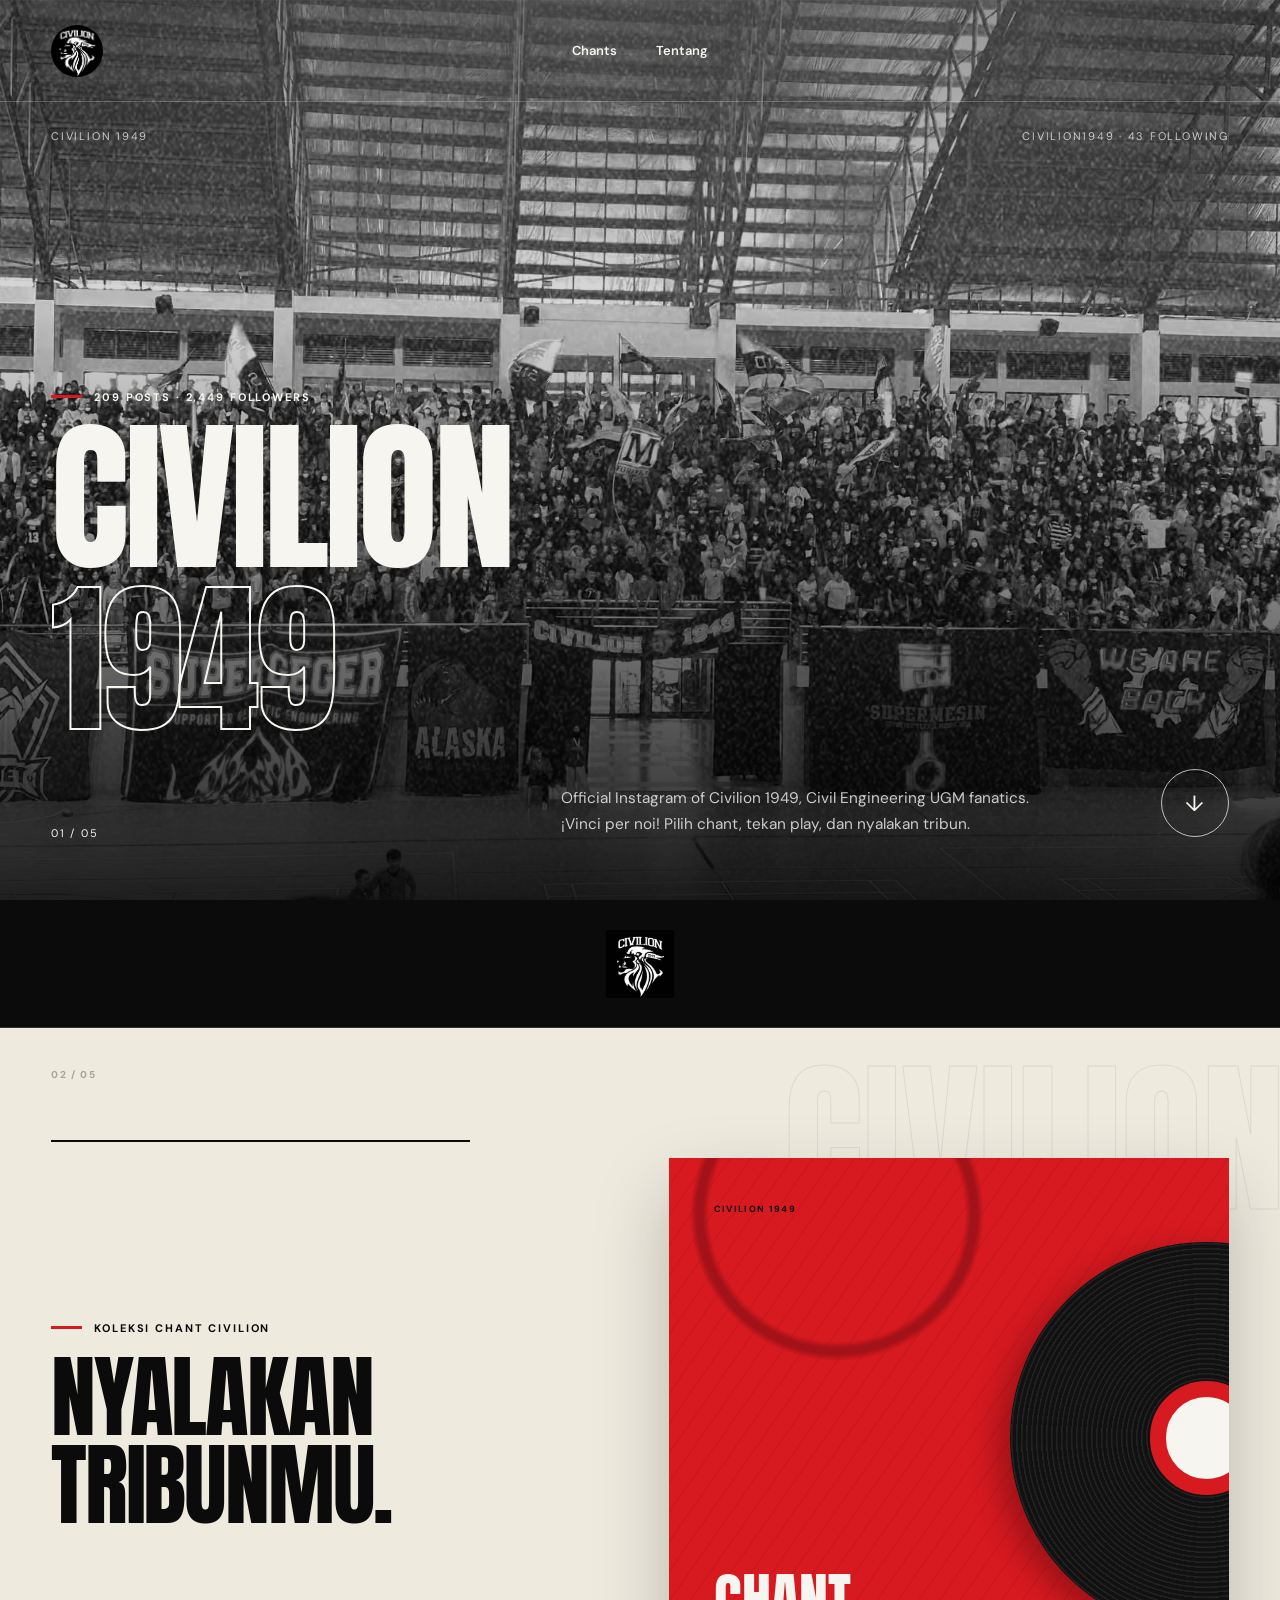
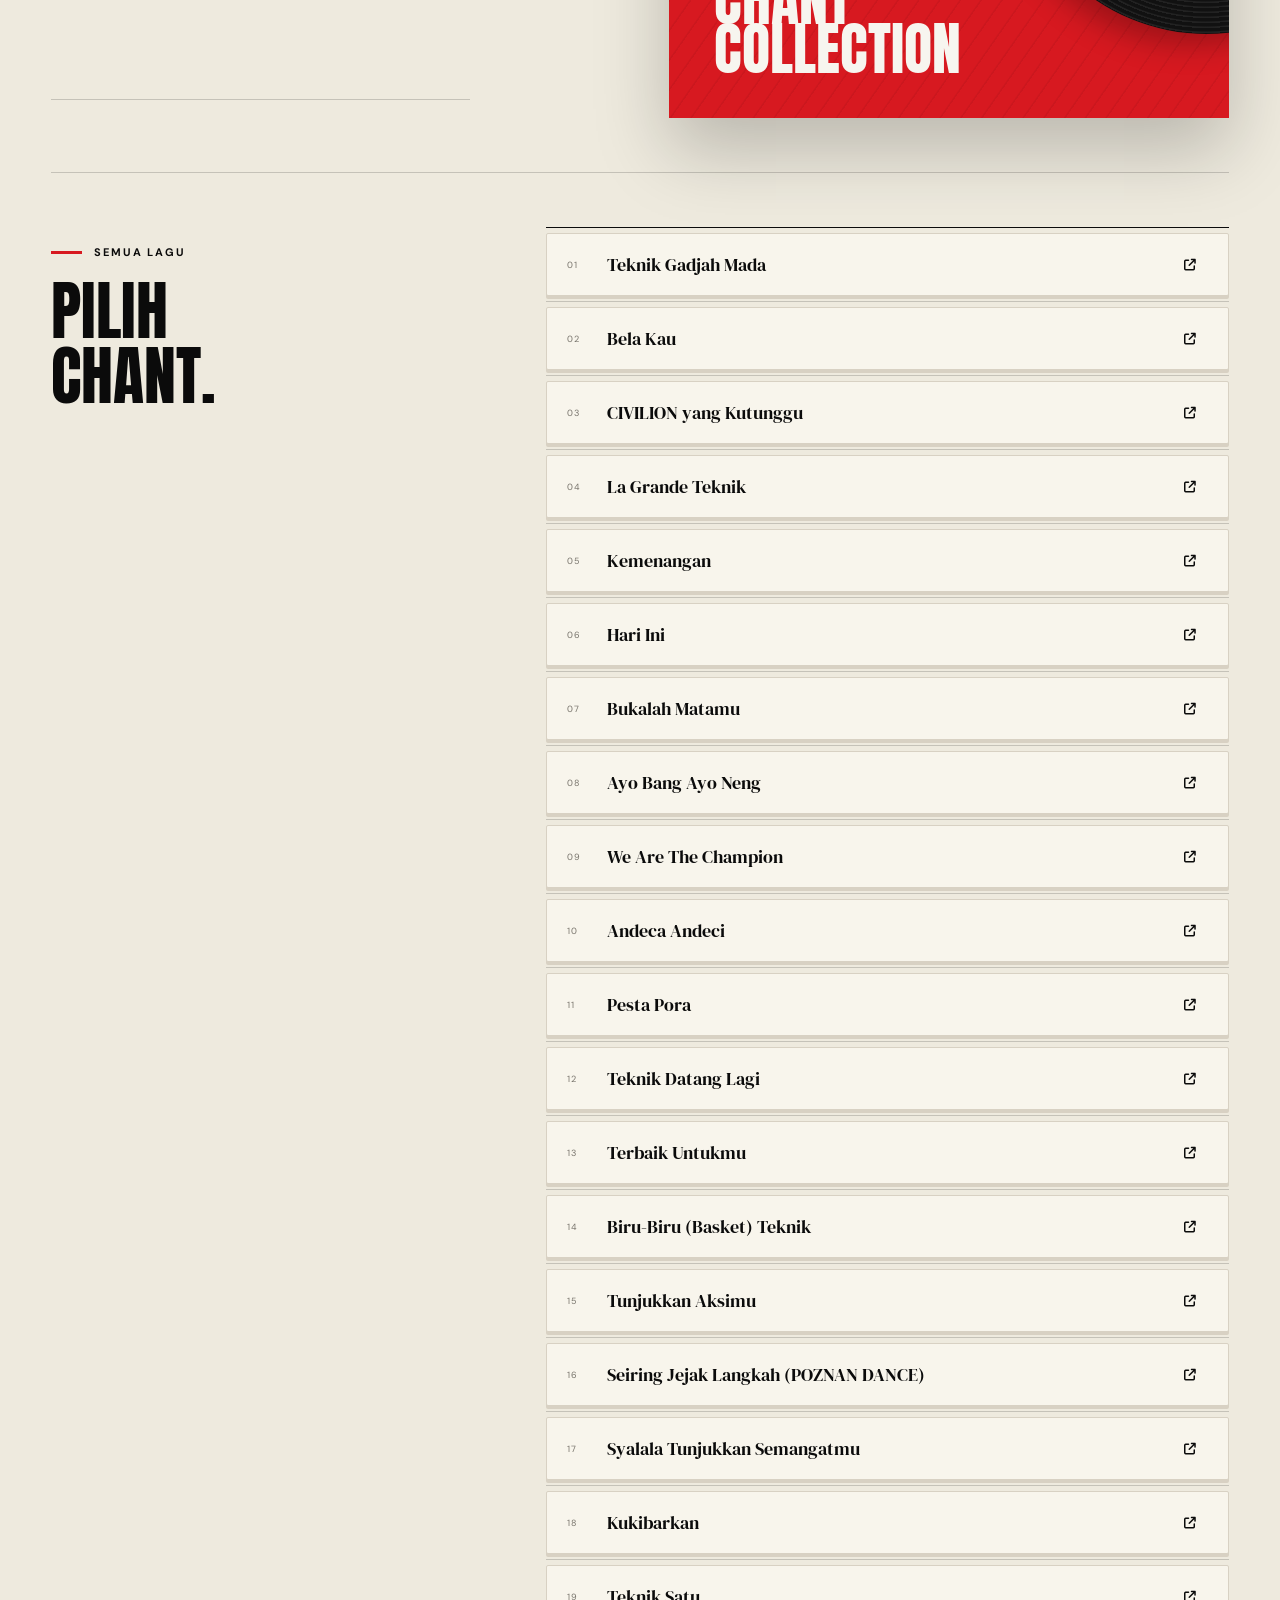
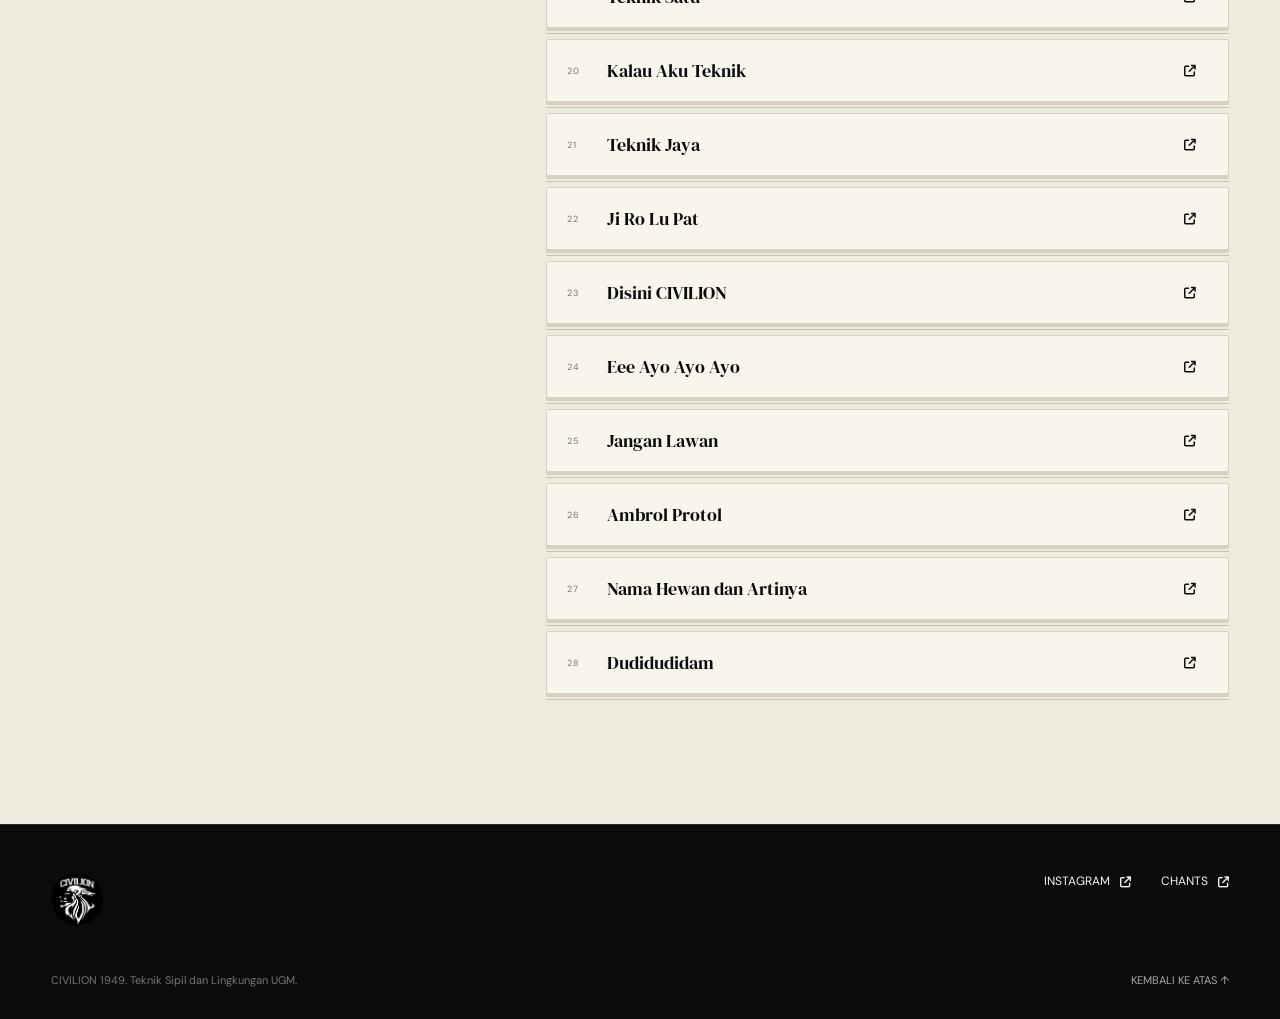
==== commit 8d2c9dca: "fix: prevent hero background flash" ====
--- a/index.html
+++ b/index.html
@@ -19,7 +19,7 @@
     />
     <link rel="stylesheet" href="styles.css" />
   </head>
-  <body>
+  <body class="content-loading">
     <header class="site-header" id="top">
       <a class="brand" href="#top" aria-label="CIVILION, kembali ke atas">
         <img class="brand-logo" src="logo-civilion.jpg" alt="CIVILION" />
--- a/styles.css
+++ b/styles.css
@@ -49,7 +49,7 @@
   border-bottom: 1px solid rgba(255,255,255,.22);
 }
 .brand { display: inline-flex; width: max-content; align-items: center; }
-.brand-logo { width: 142px; height: 44px; object-fit: contain; object-position: left center; border-radius: 50%; }
+.brand-logo { width: 52px; height: 52px; aspect-ratio: 1; object-fit: contain; object-position: center; border-radius: 50%; }
 .main-nav { display: flex; gap: clamp(25px, 3vw, 50px); }
 .main-nav a { font-size: 13px; font-weight: 600; }
 .main-nav a, .footer-links a { transition: opacity .25s ease; }
@@ -78,7 +78,10 @@
   background-position: center 42%;
   filter: grayscale(1) contrast(1.08);
   transform: scale(1.015);
-}
+  opacity: 1;
+  transition: opacity .22s ease;
+}
+.content-loading .hero-media { opacity: 0; }
 .hero-shade { position: absolute; z-index: -2; inset: 0; background: linear-gradient(180deg, rgba(0,0,0,.42) 0%, rgba(0,0,0,.15) 34%, rgba(0,0,0,.88) 100%); }
 .hero-grid {
   position: absolute;
@@ -118,19 +121,20 @@
 .logo-image-row { gap: 0; }
 .logo-image-row img { width: min(760px, 82vw); height: 68px; object-fit: contain; opacity: 1; }
 
-.release { position: relative; display: grid; grid-template-columns: minmax(250px, .8fr) minmax(400px, 1.2fr); min-height: 760px; background: var(--paper); color: var(--ink); padding: 140px var(--gutter); gap: clamp(35px, 5vw, 85px); align-items: start; overflow: visible; }
-.release::after { content: "NEW RELEASE"; position: absolute; top: 40px; right: -5px; font-family: Anton, sans-serif; font-size: clamp(80px, 13vw, 205px); line-height: 1; color: transparent; -webkit-text-stroke: 1px rgba(11,11,11,.08); white-space: nowrap; pointer-events: none; }
-.release-heading { position: relative; z-index: 2; align-self: start; padding-top: 22px; }
+.release { position: relative; display: grid; grid-template-columns: minmax(280px, .76fr) minmax(460px, 1.24fr); grid-template-rows: auto auto; min-height: 0; background: var(--paper); color: var(--ink); padding: 112px var(--gutter) 124px; gap: 72px clamp(35px, 6vw, 110px); align-items: start; overflow: visible; }
+.release::before { content: "02 / 05"; position: absolute; top: 40px; left: var(--gutter); color: var(--gray); font-size: 10px; font-weight: 700; letter-spacing: .16em; }
+.release::after { content: "CIVILION"; position: absolute; top: 28px; right: -5px; font-family: Anton, sans-serif; font-size: clamp(80px, 13vw, 205px); line-height: 1; color: transparent; -webkit-text-stroke: 1px rgba(11,11,11,.08); white-space: nowrap; pointer-events: none; }
+.release-heading { position: relative; z-index: 2; align-self: stretch; display: flex; flex-direction: column; justify-content: center; padding: 34px 0 30px; border-top: 2px solid var(--ink); border-bottom: 1px solid var(--line); }
 .release-heading { order: 1; }
-.release h2 { font-size: clamp(62px, 7vw, 110px); }
+.release h2 { max-width: 520px; font-size: clamp(62px, 7vw, 110px); }
 .release h2 span, .catalog-heading h3 span { display: block; }
 .record-art { position: relative; z-index: 2; aspect-ratio: 1; background: var(--red); box-shadow: 0 32px 70px rgba(0,0,0,.22); overflow: hidden; }
-.record-art { order: 2; grid-column: 2; width: min(100%, 520px); margin-left: auto; }
+.record-art { order: 2; grid-column: 2; width: min(100%, 560px); margin-left: auto; transform: translateY(18px); }
 .record-art::before { content: ""; position: absolute; inset: 0; opacity: .24; background: repeating-linear-gradient(125deg, transparent 0 15px, rgba(0,0,0,.23) 16px 17px), radial-gradient(circle at 30% 10%, transparent 0 20%, #000 21% 22%, transparent 23%); }
 .record-copy { position: absolute; z-index: 2; inset: 8%; display: flex; flex-direction: column; justify-content: space-between; }
 .record-copy span, .record-copy small { font-size: 9px; font-weight: 700; letter-spacing: .15em; text-transform: uppercase; }
 .record-copy strong { font-family: Anton, sans-serif; font-size: clamp(38px, 4.5vw, 68px); font-weight: 400; line-height: .84; color: var(--white); }
-.record-disc { position: absolute; width: 66%; aspect-ratio: 1; right: -30%; top: 17%; border-radius: 50%; background: repeating-radial-gradient(circle, #111 0 3px, #222 4px 5px); box-shadow: -12px 10px 30px rgba(0,0,0,.28); }
+.record-disc { position: absolute; width: 70%; aspect-ratio: 1; right: -31%; top: 15%; border-radius: 50%; background: repeating-radial-gradient(circle, #111 0 3px, #222 4px 5px); box-shadow: -12px 10px 30px rgba(0,0,0,.28); }
 .record-disc i { position: absolute; width: 29%; aspect-ratio: 1; left: 35.5%; top: 35.5%; border-radius: 50%; background: var(--white); border: 16px solid var(--red); }
 .player-panel { position: relative; z-index: 2; border-top: 1px solid var(--ink); padding: 22px 0 0; display: grid; grid-template-columns: 55px 1fr 74px; column-gap: 20px; width: min(760px, 100%); margin: 38px 0 0 auto; }
 .track-number { font-size: 11px; color: #6d6b65; }
@@ -149,7 +153,7 @@
 .progress { position: relative; border: 0; padding: 0; height: 2px; background: rgba(11,11,11,.2); cursor: pointer; }
 .progress-fill { display: block; width: 0; height: 100%; background: var(--red); }
 .track-audio { display: none; }
-.chant-catalog { grid-column: 1 / -1; position: relative; z-index: 2; display: grid; grid-template-columns: .82fr 2.21fr; gap: clamp(35px, 5vw, 85px); padding-top: 110px; }
+.chant-catalog { grid-column: 1 / -1; position: relative; z-index: 2; display: grid; grid-template-columns: .76fr 1.24fr; gap: clamp(35px, 6vw, 110px); padding-top: 54px; border-top: 1px solid var(--line); }
 .chant-catalog { order: 3; }
 .catalog-heading { position: -webkit-sticky; position: sticky; top: 24px; align-self: start; z-index: 3; padding: 18px 18px 22px 0; background: var(--paper); }
 .catalog-heading h3 { margin: 14px 0 0; font-family: Anton, sans-serif; font-size: clamp(52px, 5vw, 84px); font-weight: 400; line-height: .88; }
@@ -167,13 +171,13 @@
 .chant-item.active strong { color: var(--white); }
 .chant-item b { transition: transform .25s; }
 .chant-item.active b { transform: rotate(45deg); }
-.chant-detail { max-height: 0; overflow: hidden; padding: 0; opacity: 0; scroll-margin-top: 24px; transition: max-height .7s cubic-bezier(.2,.75,.2,1), opacity .4s ease, padding .7s cubic-bezier(.2,.75,.2,1); }
+.chant-detail { max-width: 100%; min-width: 0; max-height: 0; overflow: hidden; padding: 0; opacity: 0; scroll-margin-top: 24px; transition: max-height .7s cubic-bezier(.2,.75,.2,1), opacity .4s ease, padding .7s cubic-bezier(.2,.75,.2,1); }
 .chant-entry.active .chant-detail { max-height: 3000px; padding: 18px 0 48px; opacity: 1; }
 .lyrics-panel { display: grid; grid-template-columns: minmax(170px, .62fr) minmax(0, 1.38fr); gap: clamp(28px, 4vw, 64px); padding: 38px 0; }
-.lyrics-heading { align-self: start; }
+.lyrics-heading { min-width: 0; align-self: start; }
 .lyrics-heading h3 { max-width: 280px; margin: 14px 0 0; font-family: "DM Serif Display", Georgia, serif; font-size: clamp(32px, 3vw, 56px); font-weight: 400; line-height: .98; }
 .lyrics-lines { max-height: 520px; overflow-y: auto; padding: 3px 22px 8px 0; scrollbar-width: thin; scrollbar-color: var(--red) transparent; }
-.lyrics-lines p { margin: 0 0 22px; font-family: "DM Serif Display", Georgia, serif; font-size: clamp(22px, 1.75vw, 31px); line-height: 1.22; }
+.lyrics-lines p { max-width: 100%; margin: 0 0 22px; font-family: "DM Serif Display", Georgia, serif; font-size: clamp(22px, 1.75vw, 31px); line-height: 1.22; overflow-wrap: anywhere; word-break: break-word; }
 .lyrics-lines p:last-child { margin-bottom: 0; }
 
 .site-footer { min-height: 190px; padding: 48px var(--gutter) 32px; display: grid; grid-template-columns: 1fr auto; grid-template-rows: auto 1fr auto; grid-template-areas: "brand links" ". ." "copyright top"; align-items: start; gap: 24px; border-top: 1px solid rgba(255,255,255,.14); }
@@ -186,14 +190,14 @@
 @media (max-width: 980px) {
   .release { grid-template-columns: 1fr 1fr; }
   .release-heading { grid-column: 1 / 3; }
-  .record-art { grid-column: 1 / 3; justify-self: center; }
+  .record-art { grid-column: 1 / 3; justify-self: center; transform: none; }
   .chant-catalog { padding-top: 70px; }
 }
 
 @media (max-width: 720px) {
   :root { --gutter: clamp(16px, 5.2vw, 22px); }
   .site-header { position: absolute; height: 72px; grid-template-columns: minmax(0, 1fr) auto; }
-   .brand-logo { width: 112px; height: 36px; }
+   .brand-logo { width: 44px; height: 44px; }
   .menu-toggle { z-index: 3; display: flex; width: 44px; height: 44px; padding: 10px 6px; flex-direction: column; justify-content: center; align-items: flex-end; gap: 7px; cursor: pointer; }
   .menu-toggle > span:not(.sr-only) { width: 27px; height: 2px; background: var(--white); transition: transform .25s; }
   .menu-toggle[aria-expanded="true"] > span:first-child { transform: translateY(4.5px) rotate(45deg); }
@@ -217,10 +221,10 @@
    .logo-image-row img { height: 48px; }
    .release { display: flex; flex-direction: column; min-height: 0; padding: 80px var(--gutter) 88px; }
   .release::after { top: 28px; font-size: 24vw; }
-  .release-heading { margin-bottom: 42px; padding: 0; }
+   .release-heading { margin-bottom: 42px; padding: 0 0 24px; border-top: 0; }
    .hero h1 span + em, .release h2 span + span, .catalog-heading h3 span + span { margin-top: .16em; }
    .release h2 { font-size: clamp(48px, 16.5vw, 72px); line-height: .86; letter-spacing: -.035em; }
-  .record-art { width: min(100%, 440px); margin: 0 auto 44px; }
+   .record-art { width: min(100%, 440px); margin: 0 auto 44px; transform: none; }
   .record-copy strong { font-size: clamp(43px, 14vw, 60px); }
    .record-disc i { border-width: 10px; }
    .player-panel { width: 100%; padding-top: 16px; grid-template-columns: minmax(0, 1fr) 54px; column-gap: 14px; align-items: center; }
@@ -240,23 +244,23 @@
    .chant-list { display: block; }
     .chant-detail { padding-left: 0; }
     .chant-entry.active .chant-detail { padding: 10px 0 34px; }
-    .lyrics-panel { display: flex; flex-direction: column; gap: 28px; padding: 28px 0 32px; }
+   .lyrics-panel { min-width: 0; display: flex; flex-direction: column; gap: 28px; padding: 28px 0 32px; }
    .chant-item { grid-template-columns: 28px minmax(0, 1fr) 20px; align-items: start; margin: 4px 0; padding: 16px 14px; }
    .chant-item strong { overflow: visible; font-size: 19px; line-height: 1.08; white-space: normal; }
    .chant-item b { justify-self: end; }
     .lyrics-panel { gap: 28px; }
    .lyrics-heading h3 { font-size: clamp(34px, 10vw, 52px); }
-   .lyrics-lines { max-height: none; overflow: visible; }
-   .lyrics-lines p { margin-bottom: 17px; font-size: clamp(21px, 6vw, 29px); }
+    .lyrics-lines { width: 100%; max-width: 100%; max-height: none; overflow: visible; padding-right: 0; }
+    .lyrics-lines p { width: 100%; max-width: 100%; margin-bottom: 17px; font-size: clamp(21px, 6vw, 29px); overflow-wrap: anywhere; word-break: break-word; }
    .site-footer { min-height: 0; padding-top: 34px; padding-bottom: max(28px, env(safe-area-inset-bottom)); grid-template-columns: 1fr auto; grid-template-rows: auto 28px auto; grid-template-areas: "brand links" ". ." "copyright top"; gap: 0; }
-   .brand-logo { width: 112px; height: 36px; }
+   .brand-logo { width: 44px; height: 44px; }
    .footer-links { align-items: flex-end; gap: 10px; font-size: 10px; }
    .site-footer > p { max-width: 220px; font-size: 9px; line-height: 1.4; }
    .back-top { font-size: 9px; }
 }
 
 @media (max-width: 350px) {
-   .brand-logo { width: 105px; }
+   .brand-logo { width: 42px; height: 42px; }
   .hero h1 { font-size: 58px; }
   .hero-bottom p { font-size: 11px; }
   .release h2 { font-size: 52px; }
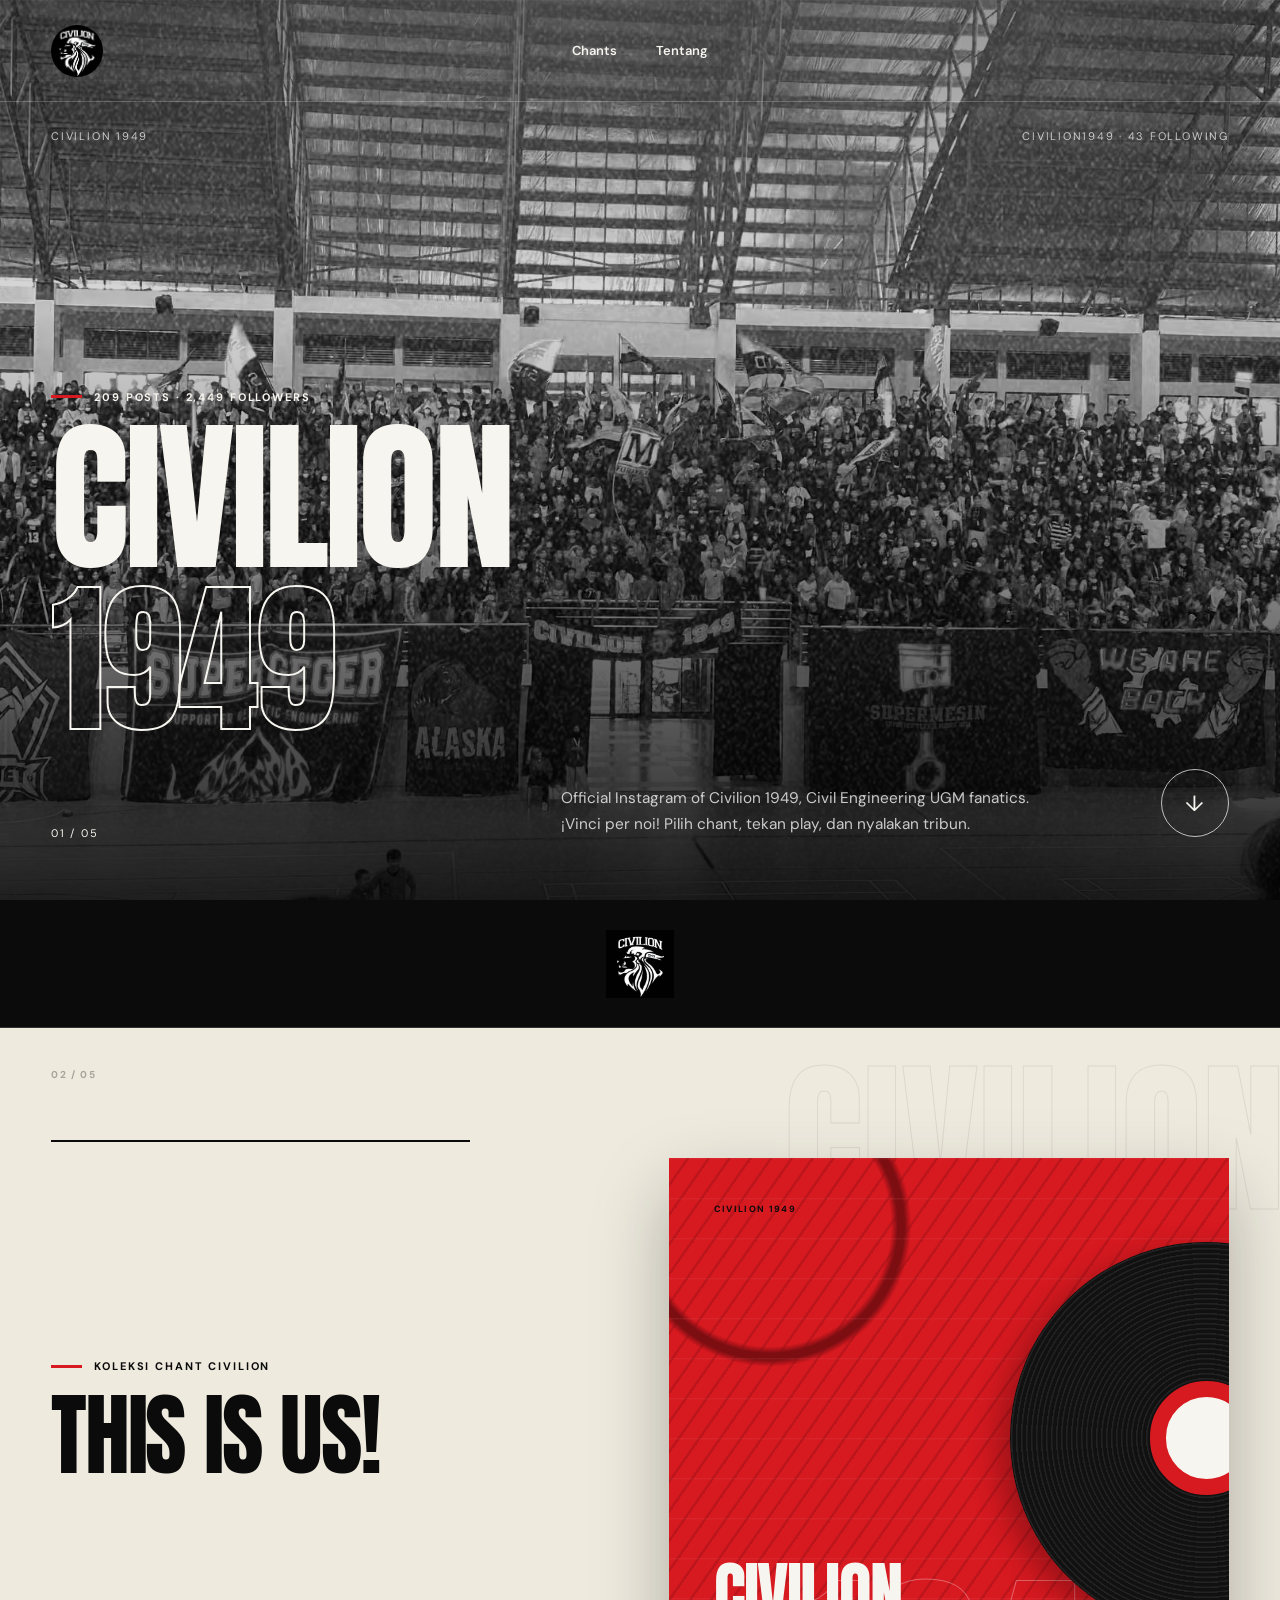
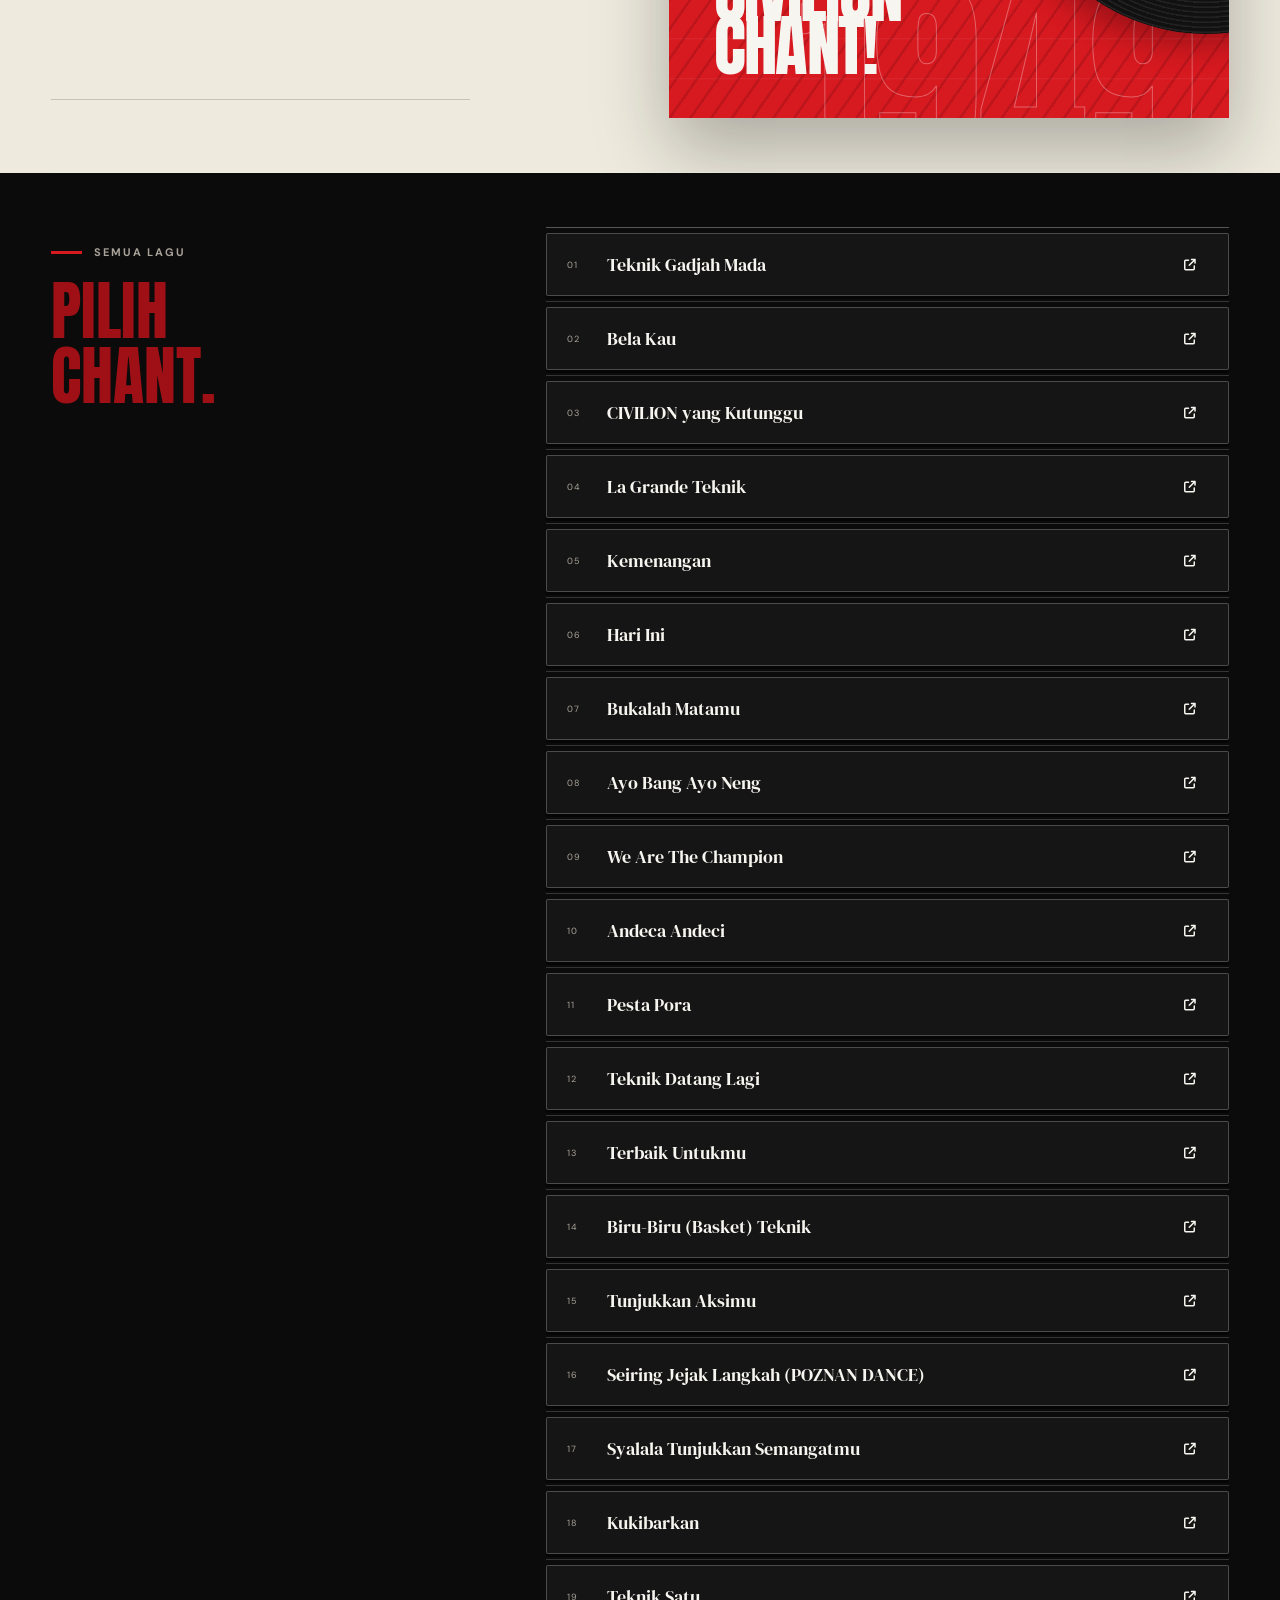
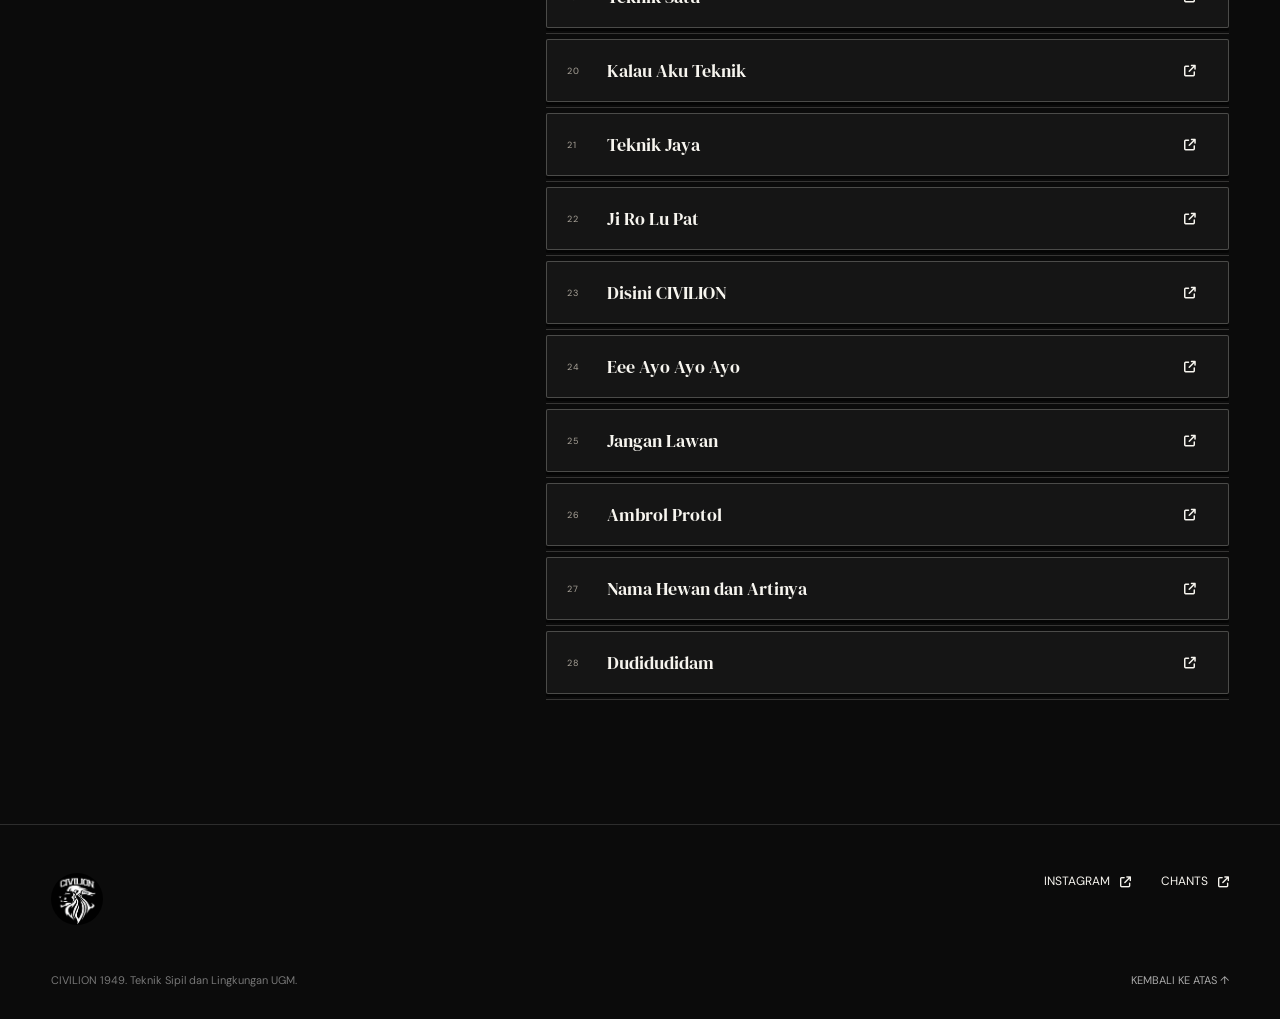
==== commit 86c6c91a: "feat: strengthen Civilion supporter cover" ====
--- a/index.html
+++ b/index.html
@@ -74,13 +74,13 @@
       <section class="release" id="rilisan" aria-labelledby="release-title">
         <div class="release-heading">
           <p class="eyebrow dark"><span></span> Koleksi chant CIVILION</p>
-          <h2 id="release-title"><span>NYALAKAN</span><span>TRIBUNMU.</span></h2>
+          <h2 id="release-title"><span>THIS IS US!</span><span></span></h2>
         </div>
 
         <div class="record-art" aria-label="Sampul koleksi chant CIVILION">
           <div class="record-copy">
               <span>CIVILION 1949</span>
-              <strong>CHANT<br />COLLECTION</strong>
+              <strong>CIVILION<br />CHANT!</strong>
           </div>
           <div class="record-disc" aria-hidden="true"><i></i></div>
         </div>
@@ -99,10 +99,9 @@
                   <div class="lyrics-lines"></div>
                 </section>
                 <div class="player-panel">
-                  <div class="track-number">001</div>
                   <div class="track-copy"><span>Chant 01</span><h3>Teknik Gadjah Mada</h3></div>
                   <button class="play-button" type="button" aria-label="Putar Teknik Gadjah Mada"><svg class="play-icon" viewBox="0 0 24 24" aria-hidden="true"><path d="m8 5 11 7-11 7V5Z" fill="currentColor"/></svg><svg class="pause-icon" viewBox="0 0 24 24" aria-hidden="true"><path d="M7 5h4v14H7zm6 0h4v14h-4z" fill="currentColor"/></svg></button>
-                  <div class="progress-wrap"><span class="current-time">0:00</span><button class="progress" type="button" aria-label="Atur posisi lagu"><span class="progress-fill"></span></button><span class="duration">--:--</span></div>
+                  <div class="progress-wrap"><span class="current-time">0:00</span><input class="progress" type="range" min="0" max="100" step="0.1" value="0" aria-label="Atur posisi lagu" /><span class="duration">--:--</span></div>
                   <audio class="track-audio" preload="metadata"><source src="https://ekarahmadi.github.io/supersonikChant/TeknikGadjahMadaGitar.mp3" type="audio/mpeg" /></audio>
                 </div>
               </div>
--- a/styles.css
+++ b/styles.css
@@ -128,20 +128,20 @@
 .release-heading { order: 1; }
 .release h2 { max-width: 520px; font-size: clamp(62px, 7vw, 110px); }
 .release h2 span, .catalog-heading h3 span { display: block; }
-.record-art { position: relative; z-index: 2; aspect-ratio: 1; background: var(--red); box-shadow: 0 32px 70px rgba(0,0,0,.22); overflow: hidden; }
+.record-art { position: relative; z-index: 2; aspect-ratio: 1; background: var(--red); box-shadow: 0 32px 70px rgba(0,0,0,.28); overflow: hidden; isolation: isolate; }
 .record-art { order: 2; grid-column: 2; width: min(100%, 560px); margin-left: auto; transform: translateY(18px); }
-.record-art::before { content: ""; position: absolute; inset: 0; opacity: .24; background: repeating-linear-gradient(125deg, transparent 0 15px, rgba(0,0,0,.23) 16px 17px), radial-gradient(circle at 30% 10%, transparent 0 20%, #000 21% 22%, transparent 23%); }
+.record-art::before { content: ""; position: absolute; z-index: -1; inset: 0; opacity: .42; background: repeating-linear-gradient(125deg, transparent 0 14px, rgba(0,0,0,.3) 15px 17px), repeating-linear-gradient(0deg, transparent 0 38px, rgba(255,255,255,.12) 39px 40px), radial-gradient(circle at 18% 12%, transparent 0 18%, #000 19% 20%, transparent 21%); }
+.record-art::after { content: "1949"; position: absolute; right: 6%; bottom: -8%; z-index: -1; color: transparent; font-family: Anton, sans-serif; font-size: clamp(130px, 17vw, 250px); line-height: .8; -webkit-text-stroke: 1px rgba(255,255,255,.32); }
 .record-copy { position: absolute; z-index: 2; inset: 8%; display: flex; flex-direction: column; justify-content: space-between; }
 .record-copy span, .record-copy small { font-size: 9px; font-weight: 700; letter-spacing: .15em; text-transform: uppercase; }
-.record-copy strong { font-family: Anton, sans-serif; font-size: clamp(38px, 4.5vw, 68px); font-weight: 400; line-height: .84; color: var(--white); }
+.record-copy strong { max-width: 75%; font-family: Anton, sans-serif; font-size: clamp(43px, 5.2vw, 78px); font-weight: 400; line-height: .8; letter-spacing: -.025em; color: var(--white); }
 .record-disc { position: absolute; width: 70%; aspect-ratio: 1; right: -31%; top: 15%; border-radius: 50%; background: repeating-radial-gradient(circle, #111 0 3px, #222 4px 5px); box-shadow: -12px 10px 30px rgba(0,0,0,.28); }
 .record-disc i { position: absolute; width: 29%; aspect-ratio: 1; left: 35.5%; top: 35.5%; border-radius: 50%; background: var(--white); border: 16px solid var(--red); }
-.player-panel { position: relative; z-index: 2; border-top: 1px solid var(--ink); padding: 22px 0 0; display: grid; grid-template-columns: 55px 1fr 74px; column-gap: 20px; width: min(760px, 100%); margin: 38px 0 0 auto; }
-.track-number { font-size: 11px; color: #6d6b65; }
-.track-copy span { font-size: 10px; text-transform: uppercase; letter-spacing: .12em; color: #6d6b65; }
+.player-panel { position: relative; z-index: 2; border-top: 1px solid var(--ink); padding: 22px 0 0; display: grid; grid-template-columns: minmax(0, 1fr) 70px; column-gap: 20px; row-gap: 0; width: min(760px, 100%); margin: 38px 0 0 auto; }
+.track-copy span { font-size: 10px; text-transform: uppercase; letter-spacing: .12em; color: #aaa49a; }
 .track-copy h3 { margin: 11px 0 4px; font-family: "DM Serif Display", serif; font-size: clamp(25px, 2.2vw, 34px); font-weight: 400; }
 .track-copy p { margin: 0; color: #77736b; font-size: 13px; }
-.play-button { grid-row: span 2; width: 70px; height: 70px; border: 0; border-radius: 50%; background: var(--ink); color: var(--white); cursor: pointer; display: grid; place-items: center; transition: transform .25s, background .25s; }
+.play-button { grid-column: 2; grid-row: 1; width: 70px; height: 70px; border: 0; border-radius: 50%; background: var(--ink); color: var(--white); cursor: pointer; display: grid; place-items: center; transition: transform .25s, background .25s; }
 .play-button:hover { transform: scale(1.05); background: var(--red); }
 .play-button svg { width: 24px; }
 .pause-icon { display: none; }
@@ -149,31 +149,39 @@
 .player-panel.playing .pause-icon { display: block; }
 .record-art.playing .record-disc { animation: spin 4s linear infinite; }
 @keyframes spin { to { transform: rotate(360deg); } }
-.progress-wrap { grid-column: 2 / 4; display: grid; grid-template-columns: 35px 1fr 35px; gap: 10px; align-items: center; margin-top: 36px; font-size: 10px; color: #77736b; }
-.progress { position: relative; border: 0; padding: 0; height: 2px; background: rgba(11,11,11,.2); cursor: pointer; }
-.progress-fill { display: block; width: 0; height: 100%; background: var(--red); }
+.progress-wrap { grid-column: 1 / -1; display: grid; grid-template-columns: 35px 1fr 35px; gap: 10px; align-items: center; margin-top: 28px; font-size: 10px; color: #77736b; }
+.progress { --progress: 0%; width: 100%; height: 18px; margin: 0; appearance: none; -webkit-appearance: none; background: transparent; cursor: pointer; }
+.progress::-webkit-slider-runnable-track { height: 2px; background: linear-gradient(to right, var(--red) 0 var(--progress), rgba(247,245,239,.28) var(--progress) 100%); }
+.progress::-moz-range-track { height: 2px; background: rgba(247,245,239,.28); }
+.progress::-moz-range-progress { height: 2px; background: var(--red); }
+.progress::-webkit-slider-thumb { width: 12px; height: 12px; margin-top: -5px; appearance: none; -webkit-appearance: none; border: 2px solid var(--paper); border-radius: 50%; background: var(--red); box-shadow: 0 0 0 1px var(--red); }
+.progress::-moz-range-thumb { width: 10px; height: 10px; border: 2px solid var(--paper); border-radius: 50%; background: var(--red); box-shadow: 0 0 0 1px var(--red); }
 .track-audio { display: none; }
-.chant-catalog { grid-column: 1 / -1; position: relative; z-index: 2; display: grid; grid-template-columns: .76fr 1.24fr; gap: clamp(35px, 6vw, 110px); padding-top: 54px; border-top: 1px solid var(--line); }
+.chant-catalog { grid-column: 1 / -1; position: relative; z-index: 2; display: grid; grid-template-columns: .76fr 1.24fr; gap: clamp(35px, 6vw, 110px); padding-top: 54px; border-top: 1px solid rgba(247,245,239,.24); color: var(--white); }
+.chant-catalog::before { content: ""; position: absolute; z-index: -1; top: 0; bottom: -124px; left: calc((100vw - 100%) / -2); right: calc((100vw - 100%) / -2); background: var(--ink); }
 .chant-catalog { order: 3; }
-.catalog-heading { position: -webkit-sticky; position: sticky; top: 24px; align-self: start; z-index: 3; padding: 18px 18px 22px 0; background: var(--paper); }
+.catalog-heading { position: -webkit-sticky; position: sticky; top: 24px; align-self: start; z-index: 3; padding: 18px 18px 22px 0; background: var(--ink); }
+.catalog-heading .eyebrow.dark { color: #a9a39a; }
+.catalog-heading h3 { color: #9e1016; }
 .catalog-heading h3 { margin: 14px 0 0; font-family: Anton, sans-serif; font-size: clamp(52px, 5vw, 84px); font-weight: 400; line-height: .88; }
-.chant-list { border-top: 1px solid var(--ink); }
-.chant-entry { border-bottom: 1px solid var(--line); }
-.chant-item { width: 100%; min-width: 0; display: grid; grid-template-columns: 30px minmax(0, 1fr) 24px; align-items: center; gap: 10px; margin: 5px 0; padding: 18px 20px; border: 1px solid #d8d1c3; border-radius: 2px; background: #f8f5ec; box-shadow: 0 3px 0 #d8d1c3; color: var(--ink); cursor: pointer; text-align: left; transition: background .25s, border-color .25s, color .25s, box-shadow .25s, transform .25s; }
-.chant-item:hover { border-color: var(--red); background: #fffdf7; box-shadow: 0 3px 0 var(--red); }
-.chant-item span { color: #77736b; font-size: 9px; letter-spacing: .1em; text-transform: uppercase; }
+.chant-list { border-top: 1px solid rgba(247,245,239,.32); }
+.chant-entry { border-bottom: 1px solid rgba(247,245,239,.18); }
+.chant-item { width: 100%; min-width: 0; display: grid; grid-template-columns: 30px minmax(0, 1fr) 24px; align-items: center; gap: 10px; margin: 5px 0; padding: 18px 20px; border: 1px solid rgba(247,245,239,.24); border-radius: 2px; background: #151515; box-shadow: 0 3px 0 #050505; color: var(--white); cursor: pointer; text-align: left; transition: background .25s, border-color .25s, color .25s, box-shadow .25s; }
+.chant-item:hover { border-color: var(--red); background: #202020; box-shadow: 0 3px 0 var(--red); }
+.chant-item span { color: #aaa49a; font-size: 9px; letter-spacing: .1em; text-transform: uppercase; }
 .chant-item strong { overflow: hidden; font-family: "DM Serif Display", serif; font-size: clamp(16px, 1.4vw, 22px); font-weight: 400; text-overflow: ellipsis; white-space: nowrap; }
 .chant-item b { font-size: 13px; font-weight: 400; transition: transform .25s, color .25s; }
 .chant-item .chant-icon svg { display: none; }
 .chant-item .chant-icon i { display: block; font-size: 12px; }
 .chant-item:hover b, .chant-item.active b { color: var(--red); }
-.chant-item.active { border-color: var(--red); background: var(--red); box-shadow: 0 3px 0 #9e1016; color: var(--white); }
+.chant-item.active { border-color: var(--red); background: var(--red); box-shadow: 0 3px 0 #750b10; color: var(--white); }
 .chant-item.active strong { color: var(--white); }
 .chant-item b { transition: transform .25s; }
 .chant-item.active b { transform: rotate(45deg); }
 .chant-detail { max-width: 100%; min-width: 0; max-height: 0; overflow: hidden; padding: 0; opacity: 0; scroll-margin-top: 24px; transition: max-height .7s cubic-bezier(.2,.75,.2,1), opacity .4s ease, padding .7s cubic-bezier(.2,.75,.2,1); }
 .chant-entry.active .chant-detail { max-height: 3000px; padding: 18px 0 48px; opacity: 1; }
-.lyrics-panel { display: grid; grid-template-columns: minmax(170px, .62fr) minmax(0, 1.38fr); gap: clamp(28px, 4vw, 64px); padding: 38px 0; }
+.lyrics-panel { display: grid; grid-template-columns: minmax(170px, .62fr) minmax(0, 1.38fr); gap: clamp(28px, 4vw, 64px); padding: 38px 0; color: var(--white); }
+.lyrics-panel .eyebrow.dark { color: #a9a39a; }
 .lyrics-heading { min-width: 0; align-self: start; }
 .lyrics-heading h3 { max-width: 280px; margin: 14px 0 0; font-family: "DM Serif Display", Georgia, serif; font-size: clamp(32px, 3vw, 56px); font-weight: 400; line-height: .98; }
 .lyrics-lines { max-height: 520px; overflow-y: auto; padding: 3px 22px 8px 0; scrollbar-width: thin; scrollbar-color: var(--red) transparent; }
@@ -228,7 +236,6 @@
   .record-copy strong { font-size: clamp(43px, 14vw, 60px); }
    .record-disc i { border-width: 10px; }
    .player-panel { width: 100%; padding-top: 16px; grid-template-columns: minmax(0, 1fr) 54px; column-gap: 14px; align-items: center; }
-  .track-number { display: none; }
   .track-copy { min-width: 0; }
   .track-copy span { font-size: 8px; }
   .track-copy h3 { margin: 7px 0 3px; font-size: clamp(24px, 7.5vw, 31px); line-height: 1.02; text-wrap: balance; }
@@ -238,7 +245,8 @@
   .progress-wrap { grid-column: 1 / 3; grid-template-columns: 31px minmax(0, 1fr) 31px; gap: 8px; margin-top: 24px; }
   .progress { height: 3px; }
     .chant-catalog { display: flex; flex-direction: column; padding-top: 54px; }
-   .catalog-heading { position: static; margin-bottom: 28px; padding: 0; }
+    .catalog-heading { position: static; margin-bottom: 28px; padding: 0; }
+    .chant-catalog::before { bottom: -88px; }
    .catalog-heading h3 { font-size: clamp(48px, 16vw, 70px); line-height: .86; }
    .catalog-heading h3 span + span { margin-top: .18em; }
    .chant-list { display: block; }
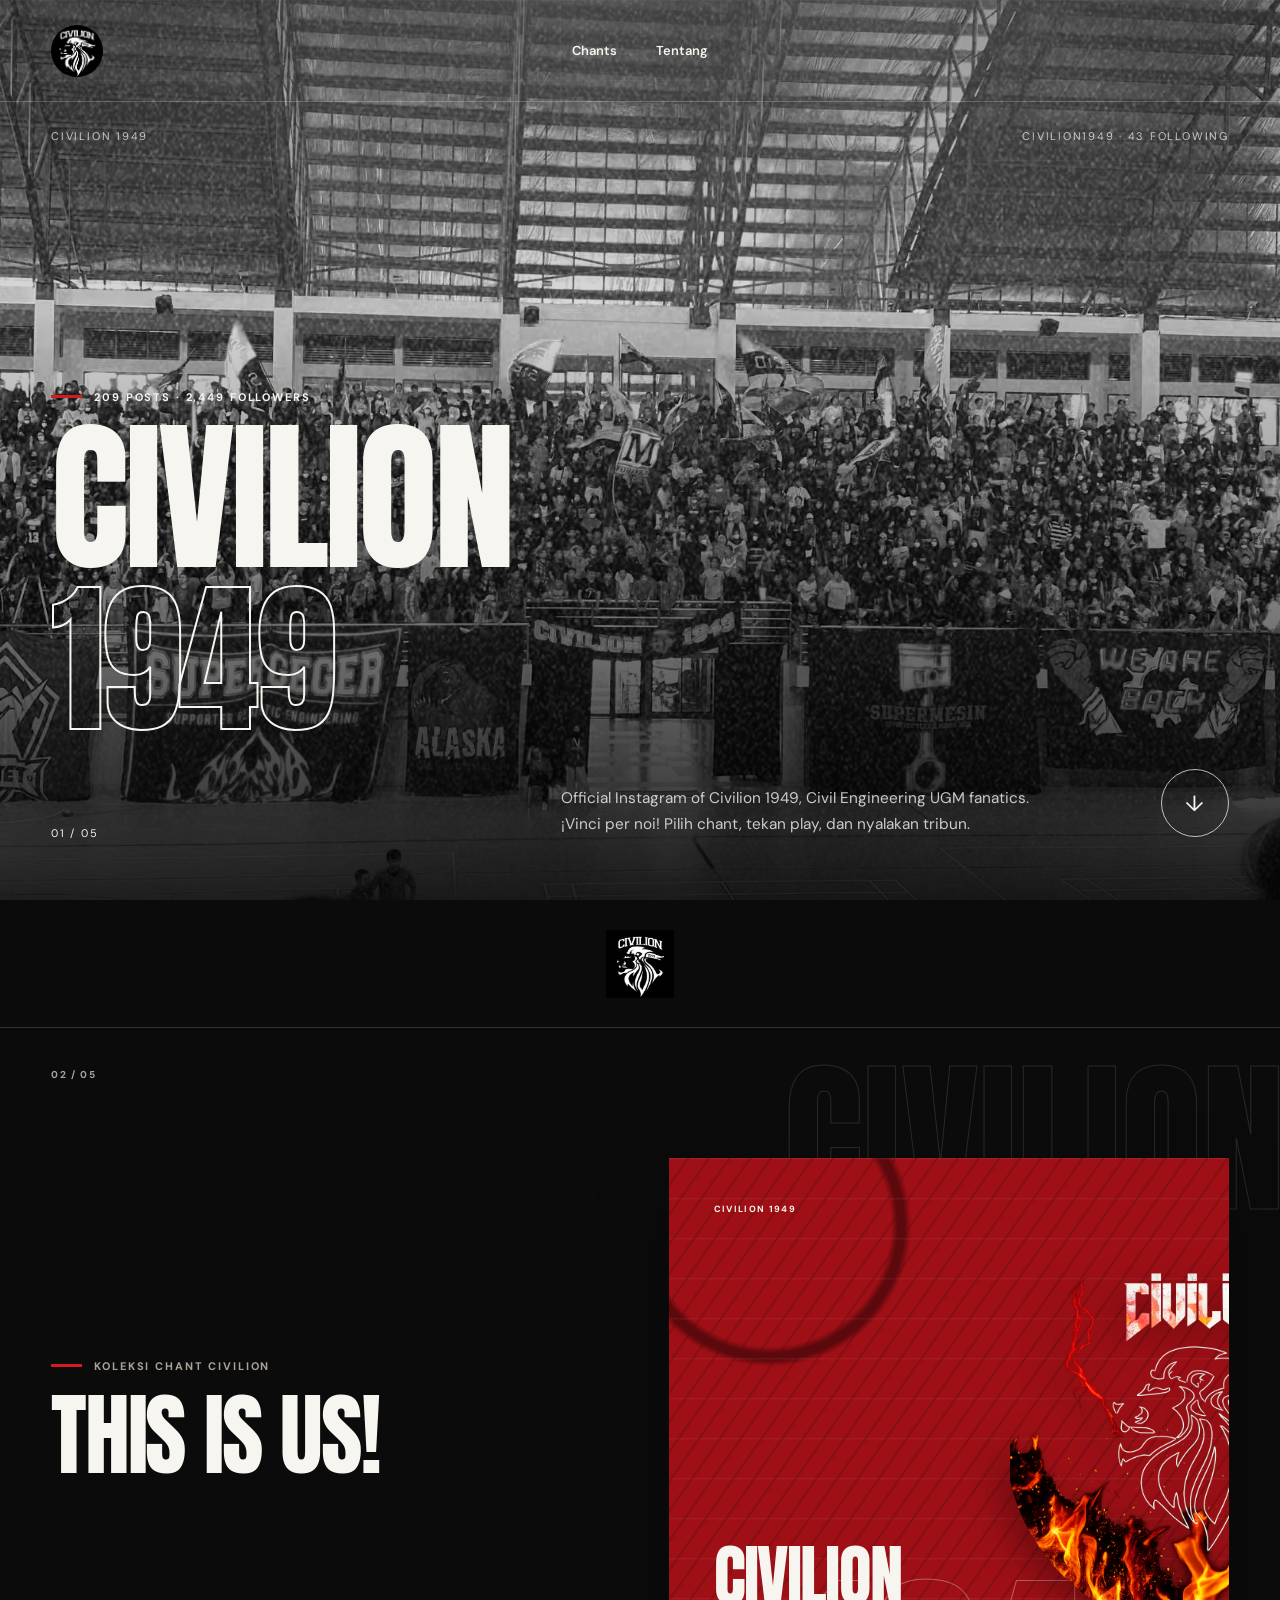
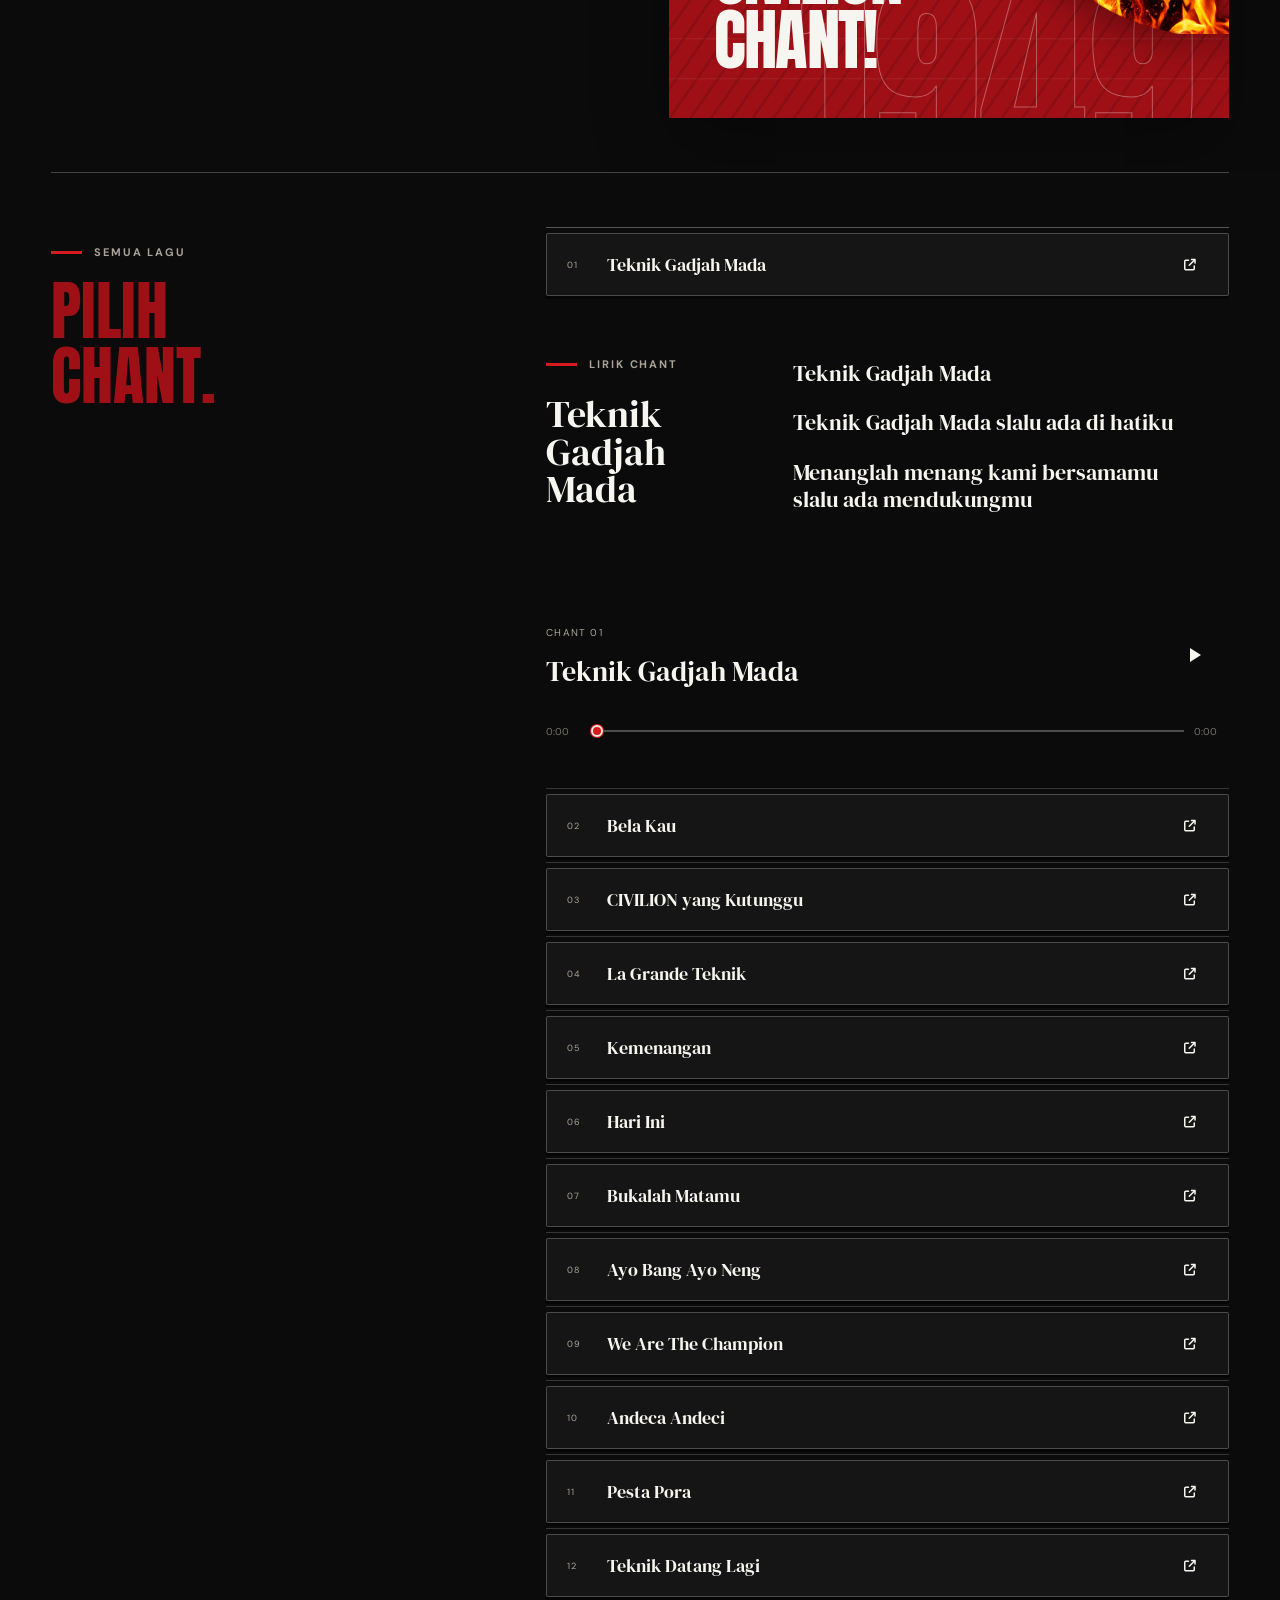
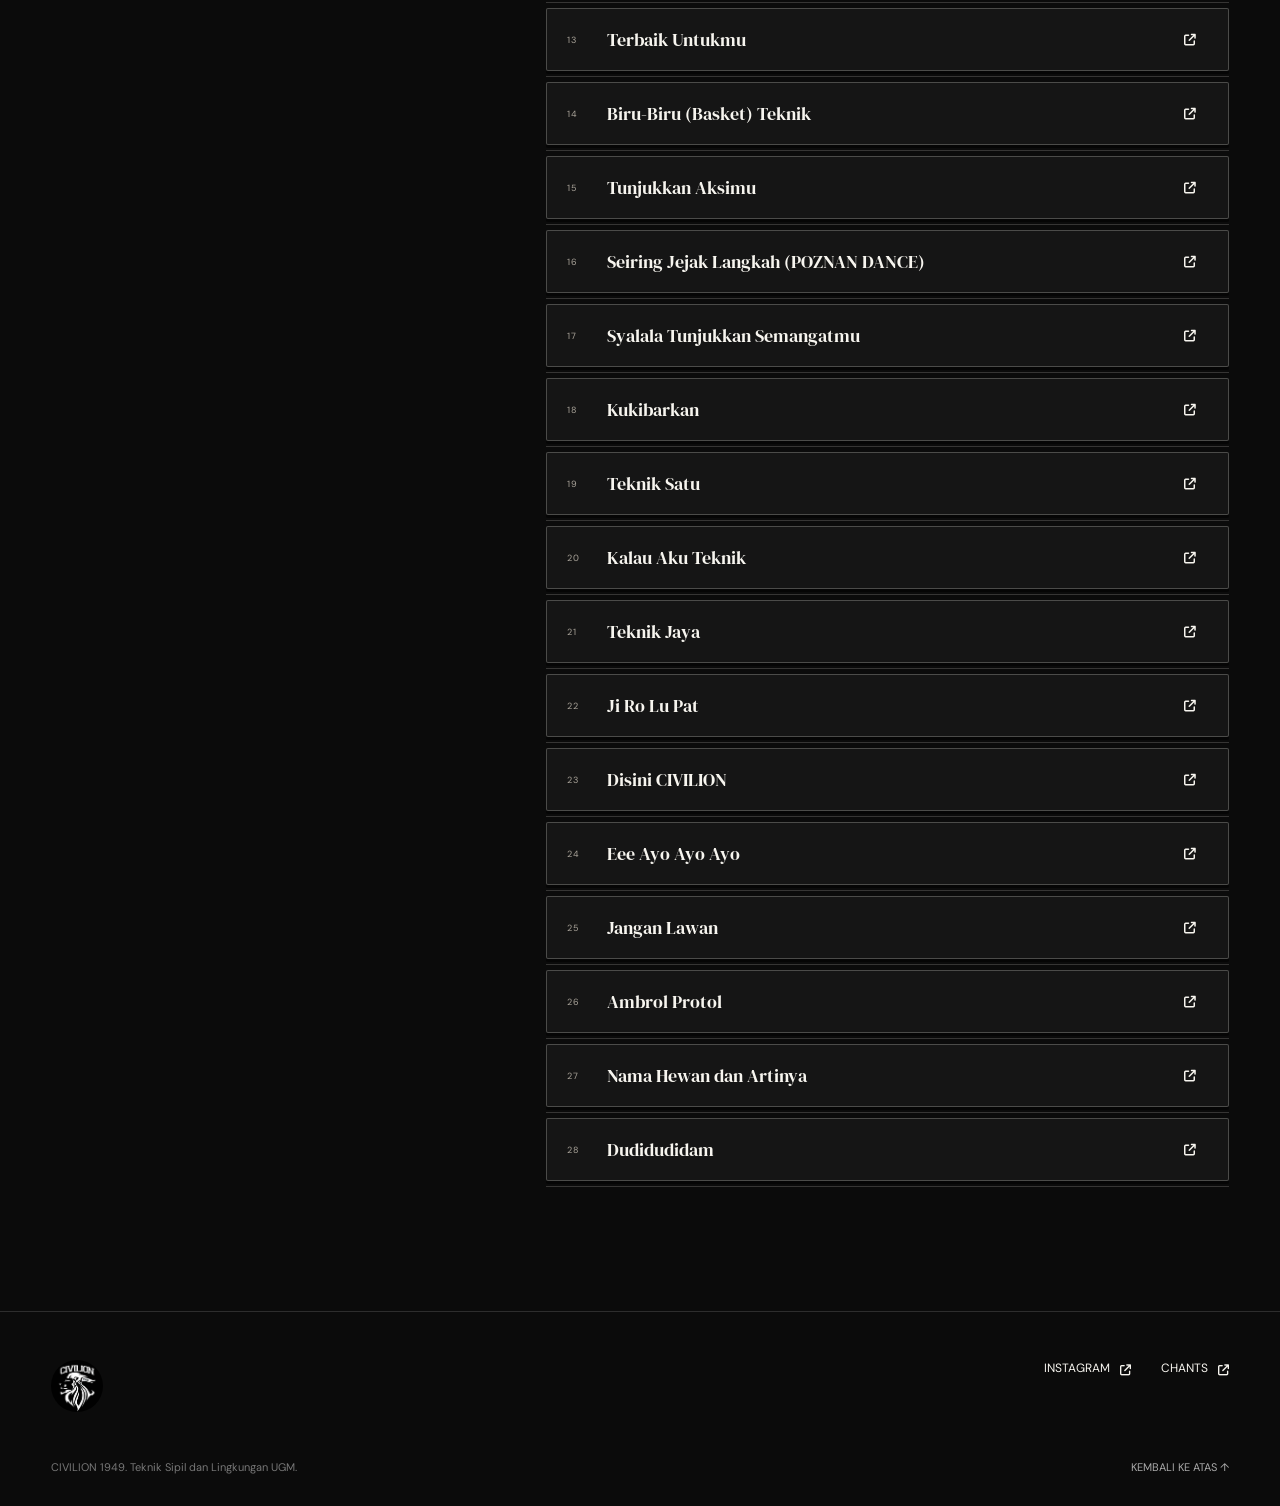
==== commit a97ffca5: "feat: animate Civilion CD artwork" ====
--- a/index.html
+++ b/index.html
@@ -82,7 +82,7 @@
               <span>CIVILION 1949</span>
               <strong>CIVILION<br />CHANT!</strong>
           </div>
-          <div class="record-disc" aria-hidden="true"><i></i></div>
+          <img class="record-disc" src="cd.png" alt="" aria-hidden="true" />
         </div>
 
         <div class="chant-catalog" aria-labelledby="catalog-title">
--- a/styles.css
+++ b/styles.css
@@ -121,22 +121,22 @@
 .logo-image-row { gap: 0; }
 .logo-image-row img { width: min(760px, 82vw); height: 68px; object-fit: contain; opacity: 1; }
 
-.release { position: relative; display: grid; grid-template-columns: minmax(280px, .76fr) minmax(460px, 1.24fr); grid-template-rows: auto auto; min-height: 0; background: var(--paper); color: var(--ink); padding: 112px var(--gutter) 124px; gap: 72px clamp(35px, 6vw, 110px); align-items: start; overflow: visible; }
+.release { position: relative; display: grid; grid-template-columns: minmax(280px, .76fr) minmax(460px, 1.24fr); grid-template-rows: auto auto; min-height: 0; background: var(--ink); color: var(--white); padding: 112px var(--gutter) 124px; gap: 72px clamp(35px, 6vw, 110px); align-items: start; overflow: visible; }
 .release::before { content: "02 / 05"; position: absolute; top: 40px; left: var(--gutter); color: var(--gray); font-size: 10px; font-weight: 700; letter-spacing: .16em; }
-.release::after { content: "CIVILION"; position: absolute; top: 28px; right: -5px; font-family: Anton, sans-serif; font-size: clamp(80px, 13vw, 205px); line-height: 1; color: transparent; -webkit-text-stroke: 1px rgba(11,11,11,.08); white-space: nowrap; pointer-events: none; }
-.release-heading { position: relative; z-index: 2; align-self: stretch; display: flex; flex-direction: column; justify-content: center; padding: 34px 0 30px; border-top: 2px solid var(--ink); border-bottom: 1px solid var(--line); }
+.release::after { content: "CIVILION"; position: absolute; top: 28px; right: -5px; font-family: Anton, sans-serif; font-size: clamp(80px, 13vw, 205px); line-height: 1; color: transparent; -webkit-text-stroke: 1px rgba(247,245,239,.13); white-space: nowrap; pointer-events: none; }
+.release-heading { position: relative; z-index: 2; align-self: stretch; display: flex; flex-direction: column; justify-content: center; padding: 34px 0 30px; }
 .release-heading { order: 1; }
 .release h2 { max-width: 520px; font-size: clamp(62px, 7vw, 110px); }
+.release-heading .eyebrow.dark { color: #a9a39a; }
 .release h2 span, .catalog-heading h3 span { display: block; }
-.record-art { position: relative; z-index: 2; aspect-ratio: 1; background: var(--red); box-shadow: 0 32px 70px rgba(0,0,0,.28); overflow: hidden; isolation: isolate; }
+.record-art { position: relative; z-index: 2; aspect-ratio: 1; background: #9e1016; box-shadow: 0 32px 70px rgba(0,0,0,.28); overflow: hidden; isolation: isolate; }
 .record-art { order: 2; grid-column: 2; width: min(100%, 560px); margin-left: auto; transform: translateY(18px); }
 .record-art::before { content: ""; position: absolute; z-index: -1; inset: 0; opacity: .42; background: repeating-linear-gradient(125deg, transparent 0 14px, rgba(0,0,0,.3) 15px 17px), repeating-linear-gradient(0deg, transparent 0 38px, rgba(255,255,255,.12) 39px 40px), radial-gradient(circle at 18% 12%, transparent 0 18%, #000 19% 20%, transparent 21%); }
 .record-art::after { content: "1949"; position: absolute; right: 6%; bottom: -8%; z-index: -1; color: transparent; font-family: Anton, sans-serif; font-size: clamp(130px, 17vw, 250px); line-height: .8; -webkit-text-stroke: 1px rgba(255,255,255,.32); }
 .record-copy { position: absolute; z-index: 2; inset: 8%; display: flex; flex-direction: column; justify-content: space-between; }
 .record-copy span, .record-copy small { font-size: 9px; font-weight: 700; letter-spacing: .15em; text-transform: uppercase; }
-.record-copy strong { max-width: 75%; font-family: Anton, sans-serif; font-size: clamp(43px, 5.2vw, 78px); font-weight: 400; line-height: .8; letter-spacing: -.025em; color: var(--white); }
-.record-disc { position: absolute; width: 70%; aspect-ratio: 1; right: -31%; top: 15%; border-radius: 50%; background: repeating-radial-gradient(circle, #111 0 3px, #222 4px 5px); box-shadow: -12px 10px 30px rgba(0,0,0,.28); }
-.record-disc i { position: absolute; width: 29%; aspect-ratio: 1; left: 35.5%; top: 35.5%; border-radius: 50%; background: var(--white); border: 16px solid var(--red); }
+.record-copy strong { max-width: 75%; font-family: Anton, sans-serif; font-size: clamp(43px, 5.2vw, 78px); font-weight: 400; line-height: .96; letter-spacing: -.025em; color: var(--white); }
+.record-disc { position: absolute; width: 70%; height: auto; right: -31%; top: 15%; display: block; filter: drop-shadow(-12px 10px 18px rgba(0,0,0,.3)); }
 .player-panel { position: relative; z-index: 2; border-top: 1px solid var(--ink); padding: 22px 0 0; display: grid; grid-template-columns: minmax(0, 1fr) 70px; column-gap: 20px; row-gap: 0; width: min(760px, 100%); margin: 38px 0 0 auto; }
 .track-copy span { font-size: 10px; text-transform: uppercase; letter-spacing: .12em; color: #aaa49a; }
 .track-copy h3 { margin: 11px 0 4px; font-family: "DM Serif Display", serif; font-size: clamp(25px, 2.2vw, 34px); font-weight: 400; }
@@ -233,6 +233,7 @@
    .hero h1 span + em, .release h2 span + span, .catalog-heading h3 span + span { margin-top: .16em; }
    .release h2 { font-size: clamp(48px, 16.5vw, 72px); line-height: .86; letter-spacing: -.035em; }
    .record-art { width: min(100%, 440px); margin: 0 auto 44px; transform: none; }
+   .record-disc { width: 68%; right: -29%; top: 16%; }
   .record-copy strong { font-size: clamp(43px, 14vw, 60px); }
    .record-disc i { border-width: 10px; }
    .player-panel { width: 100%; padding-top: 16px; grid-template-columns: minmax(0, 1fr) 54px; column-gap: 14px; align-items: center; }
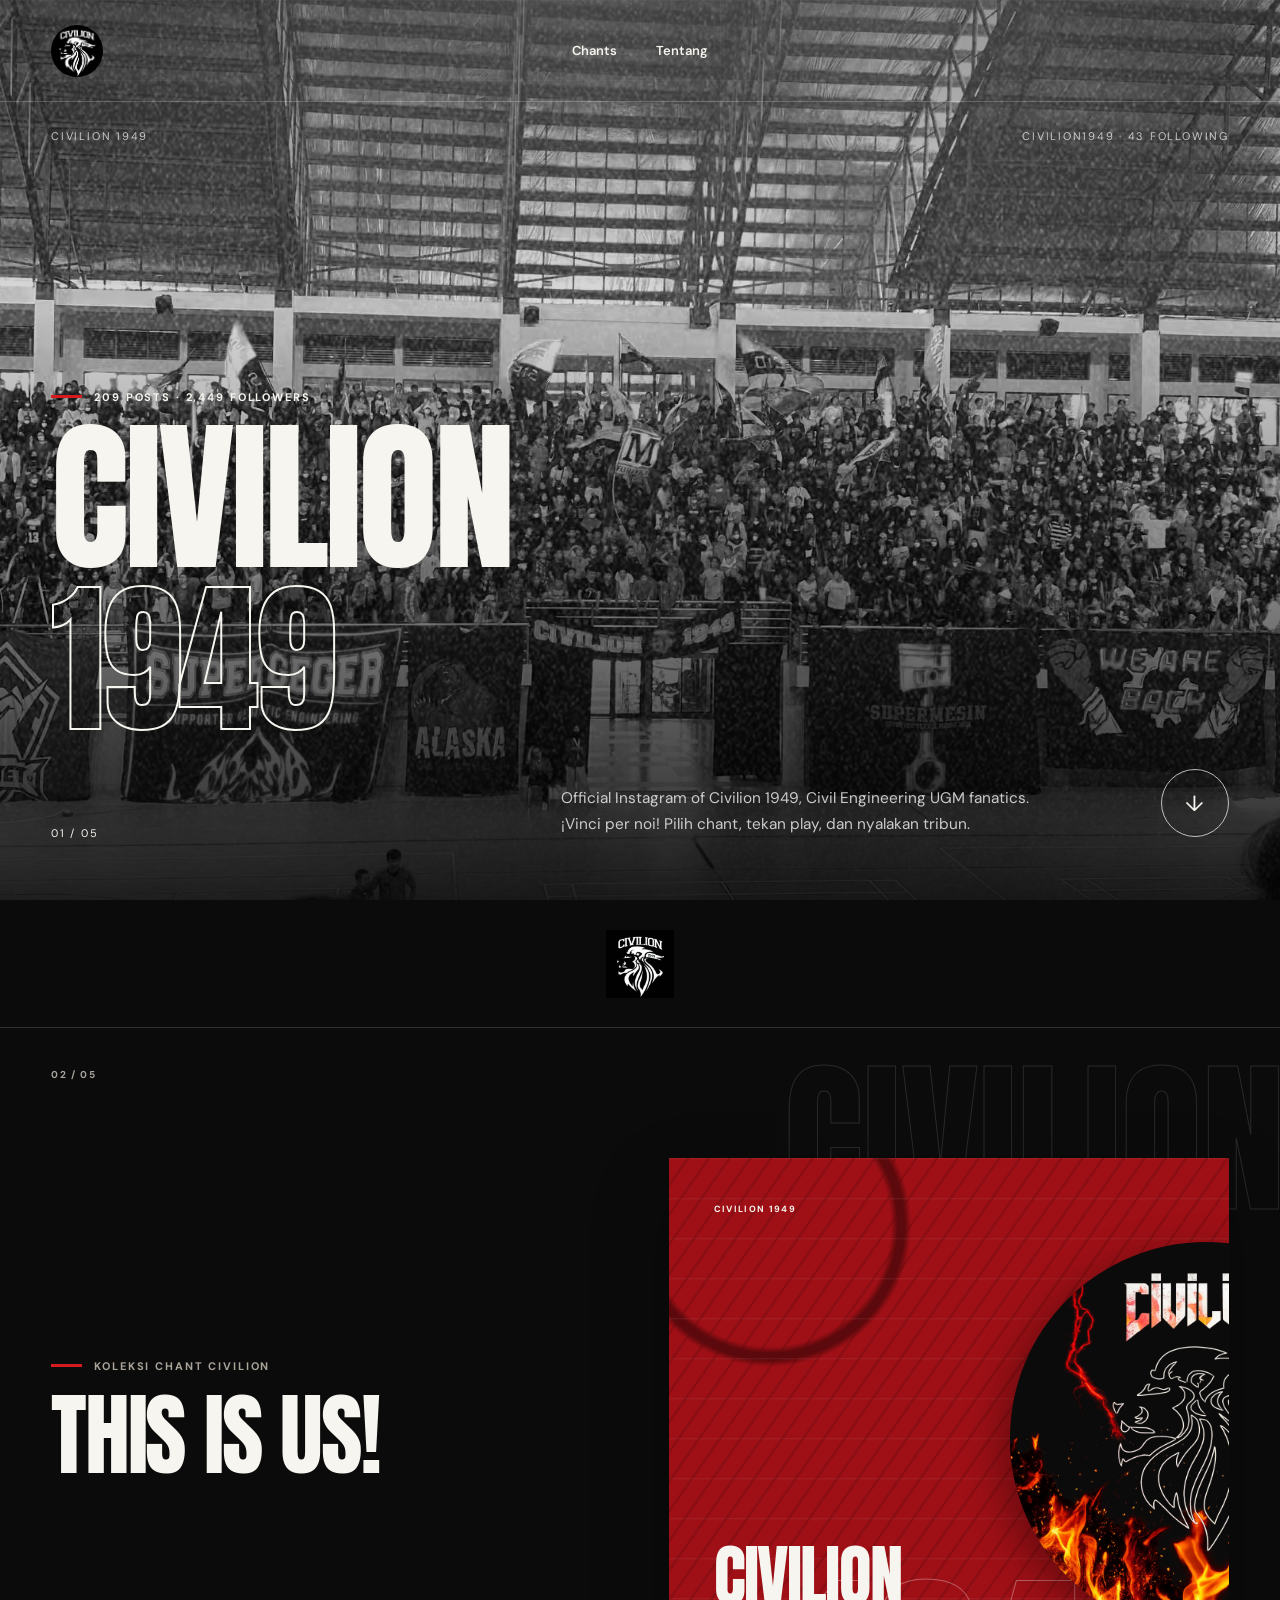
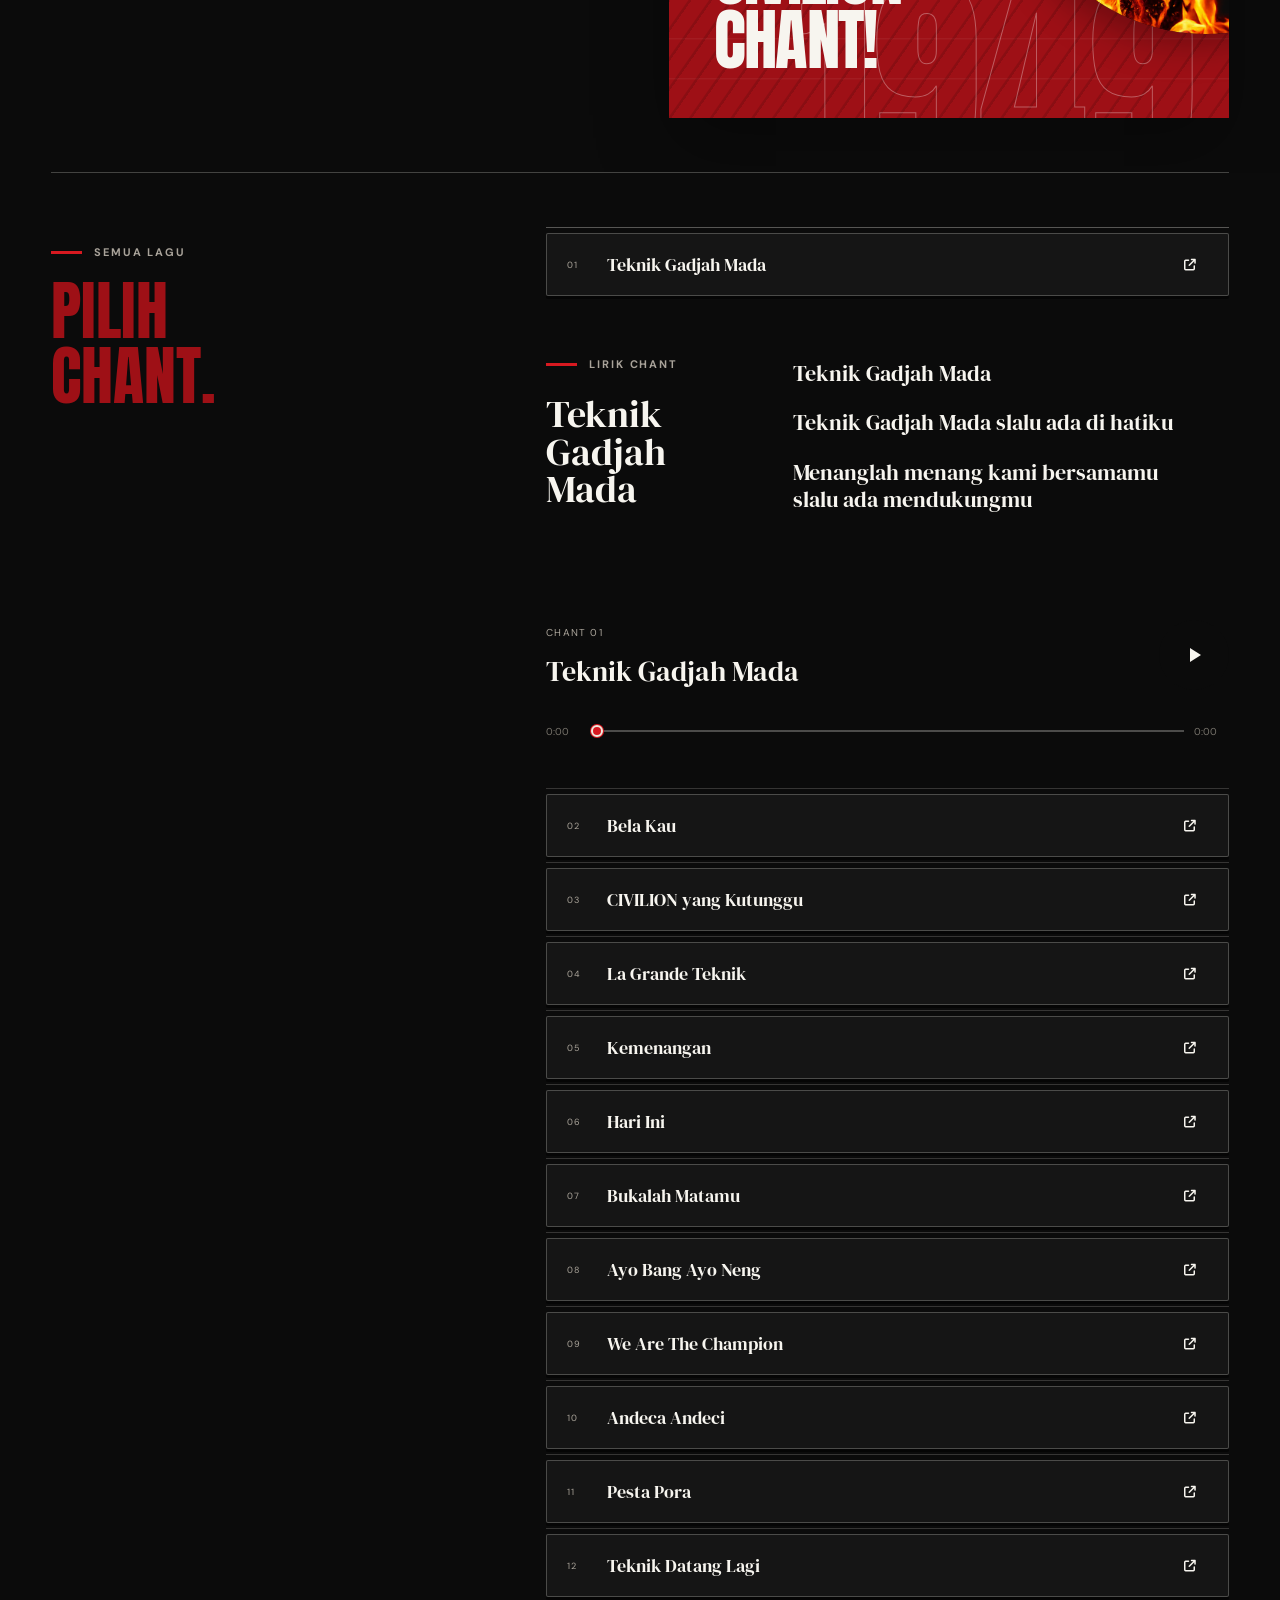
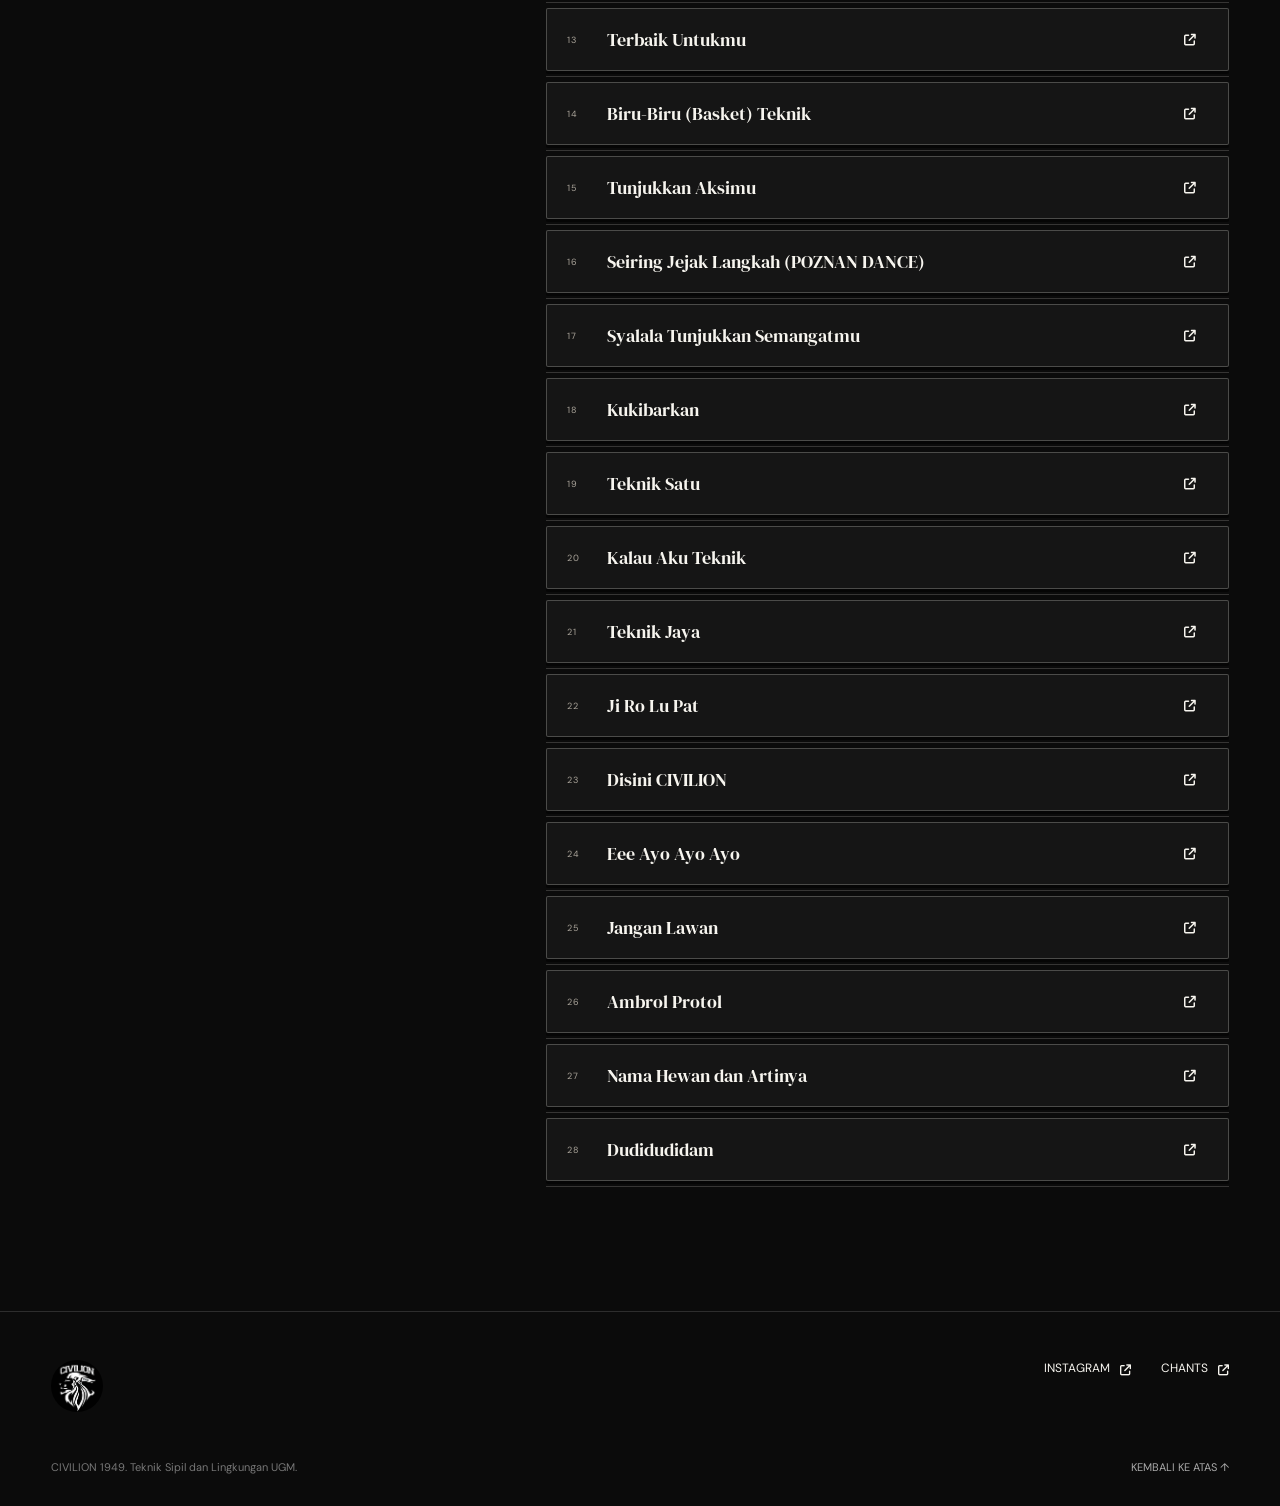
==== commit bacd44dc: "perf: optimize CD artwork loading" ====
--- a/index.html
+++ b/index.html
@@ -82,7 +82,10 @@
               <span>CIVILION 1949</span>
               <strong>CIVILION<br />CHANT!</strong>
           </div>
-          <img class="record-disc" src="cd.png" alt="" aria-hidden="true" />
+          <picture class="record-disc">
+            <source srcset="cd.avif" type="image/avif" />
+            <img src="cd.webp" alt="" aria-hidden="true" />
+          </picture>
         </div>
 
         <div class="chant-catalog" aria-labelledby="catalog-title">
--- a/styles.css
+++ b/styles.css
@@ -136,7 +136,8 @@
 .record-copy { position: absolute; z-index: 2; inset: 8%; display: flex; flex-direction: column; justify-content: space-between; }
 .record-copy span, .record-copy small { font-size: 9px; font-weight: 700; letter-spacing: .15em; text-transform: uppercase; }
 .record-copy strong { max-width: 75%; font-family: Anton, sans-serif; font-size: clamp(43px, 5.2vw, 78px); font-weight: 400; line-height: .96; letter-spacing: -.025em; color: var(--white); }
-.record-disc { position: absolute; width: 70%; height: auto; right: -31%; top: 15%; display: block; filter: drop-shadow(-12px 10px 18px rgba(0,0,0,.3)); }
+.record-disc { position: absolute; width: 70%; height: auto; right: -31%; top: 15%; display: block; border-radius: 50%; background: #0b0b0b; filter: drop-shadow(-12px 10px 18px rgba(0,0,0,.3)); }
+.record-disc img { display: block; width: 100%; height: auto; border-radius: 50%; }
 .player-panel { position: relative; z-index: 2; border-top: 1px solid var(--ink); padding: 22px 0 0; display: grid; grid-template-columns: minmax(0, 1fr) 70px; column-gap: 20px; row-gap: 0; width: min(760px, 100%); margin: 38px 0 0 auto; }
 .track-copy span { font-size: 10px; text-transform: uppercase; letter-spacing: .12em; color: #aaa49a; }
 .track-copy h3 { margin: 11px 0 4px; font-family: "DM Serif Display", serif; font-size: clamp(25px, 2.2vw, 34px); font-weight: 400; }
@@ -147,8 +148,9 @@
 .pause-icon { display: none; }
 .player-panel.playing .play-icon { display: none; }
 .player-panel.playing .pause-icon { display: block; }
-.record-art.playing .record-disc { animation: spin 4s linear infinite; }
-@keyframes spin { to { transform: rotate(360deg); } }
+.record-disc { transform-origin: 50% 50%; will-change: transform; }
+.record-art .record-disc { animation: cd-spin 24s linear infinite; animation-play-state: running; }
+@keyframes cd-spin { from { transform: rotate(0deg); } to { transform: rotate(360deg); } }
 .progress-wrap { grid-column: 1 / -1; display: grid; grid-template-columns: 35px 1fr 35px; gap: 10px; align-items: center; margin-top: 28px; font-size: 10px; color: #77736b; }
 .progress { --progress: 0%; width: 100%; height: 18px; margin: 0; appearance: none; -webkit-appearance: none; background: transparent; cursor: pointer; }
 .progress::-webkit-slider-runnable-track { height: 2px; background: linear-gradient(to right, var(--red) 0 var(--progress), rgba(247,245,239,.28) var(--progress) 100%); }
@@ -279,4 +281,5 @@
 @media (prefers-reduced-motion: reduce) {
   html { scroll-behavior: auto; }
   *, *::before, *::after { animation-duration: .01ms !important; animation-iteration-count: 1 !important; transition-duration: .01ms !important; }
-}
+  .record-art .record-disc { animation: cd-spin 24s linear infinite !important; animation-iteration-count: infinite !important; }
+}
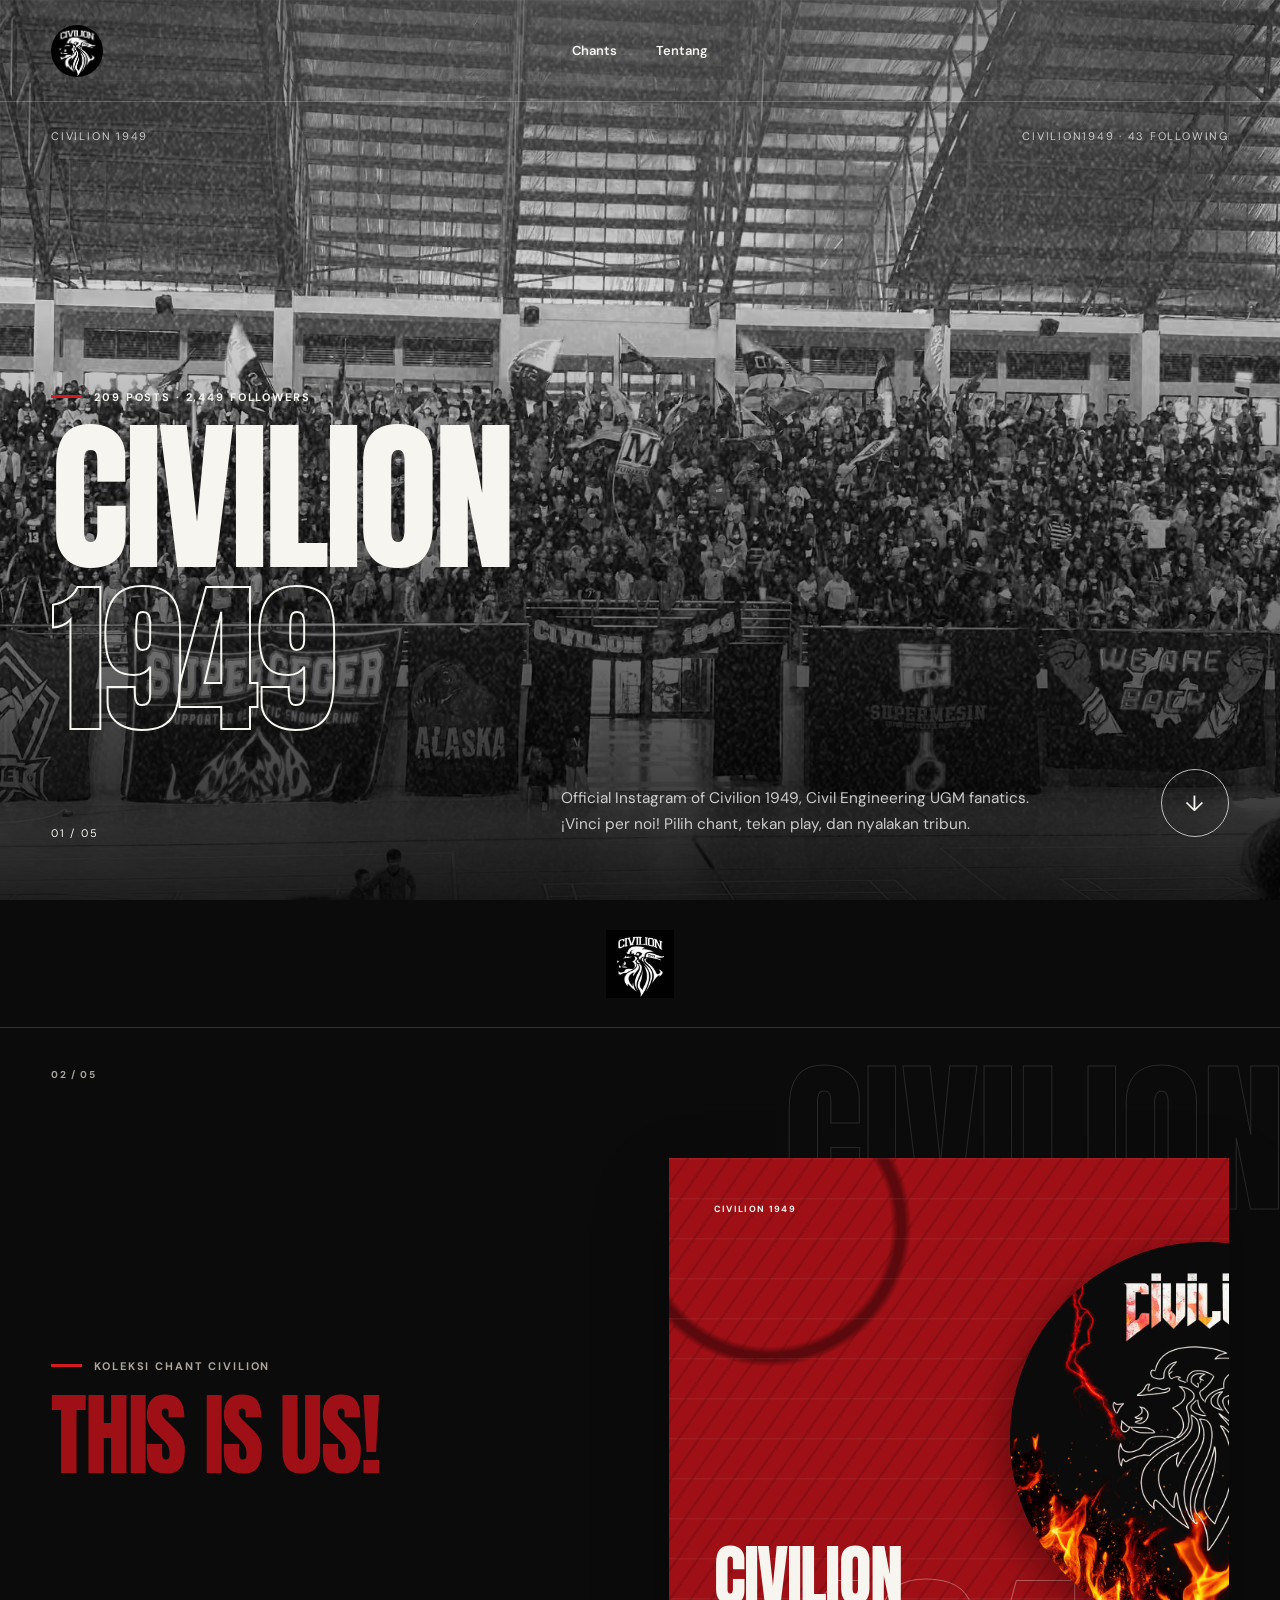
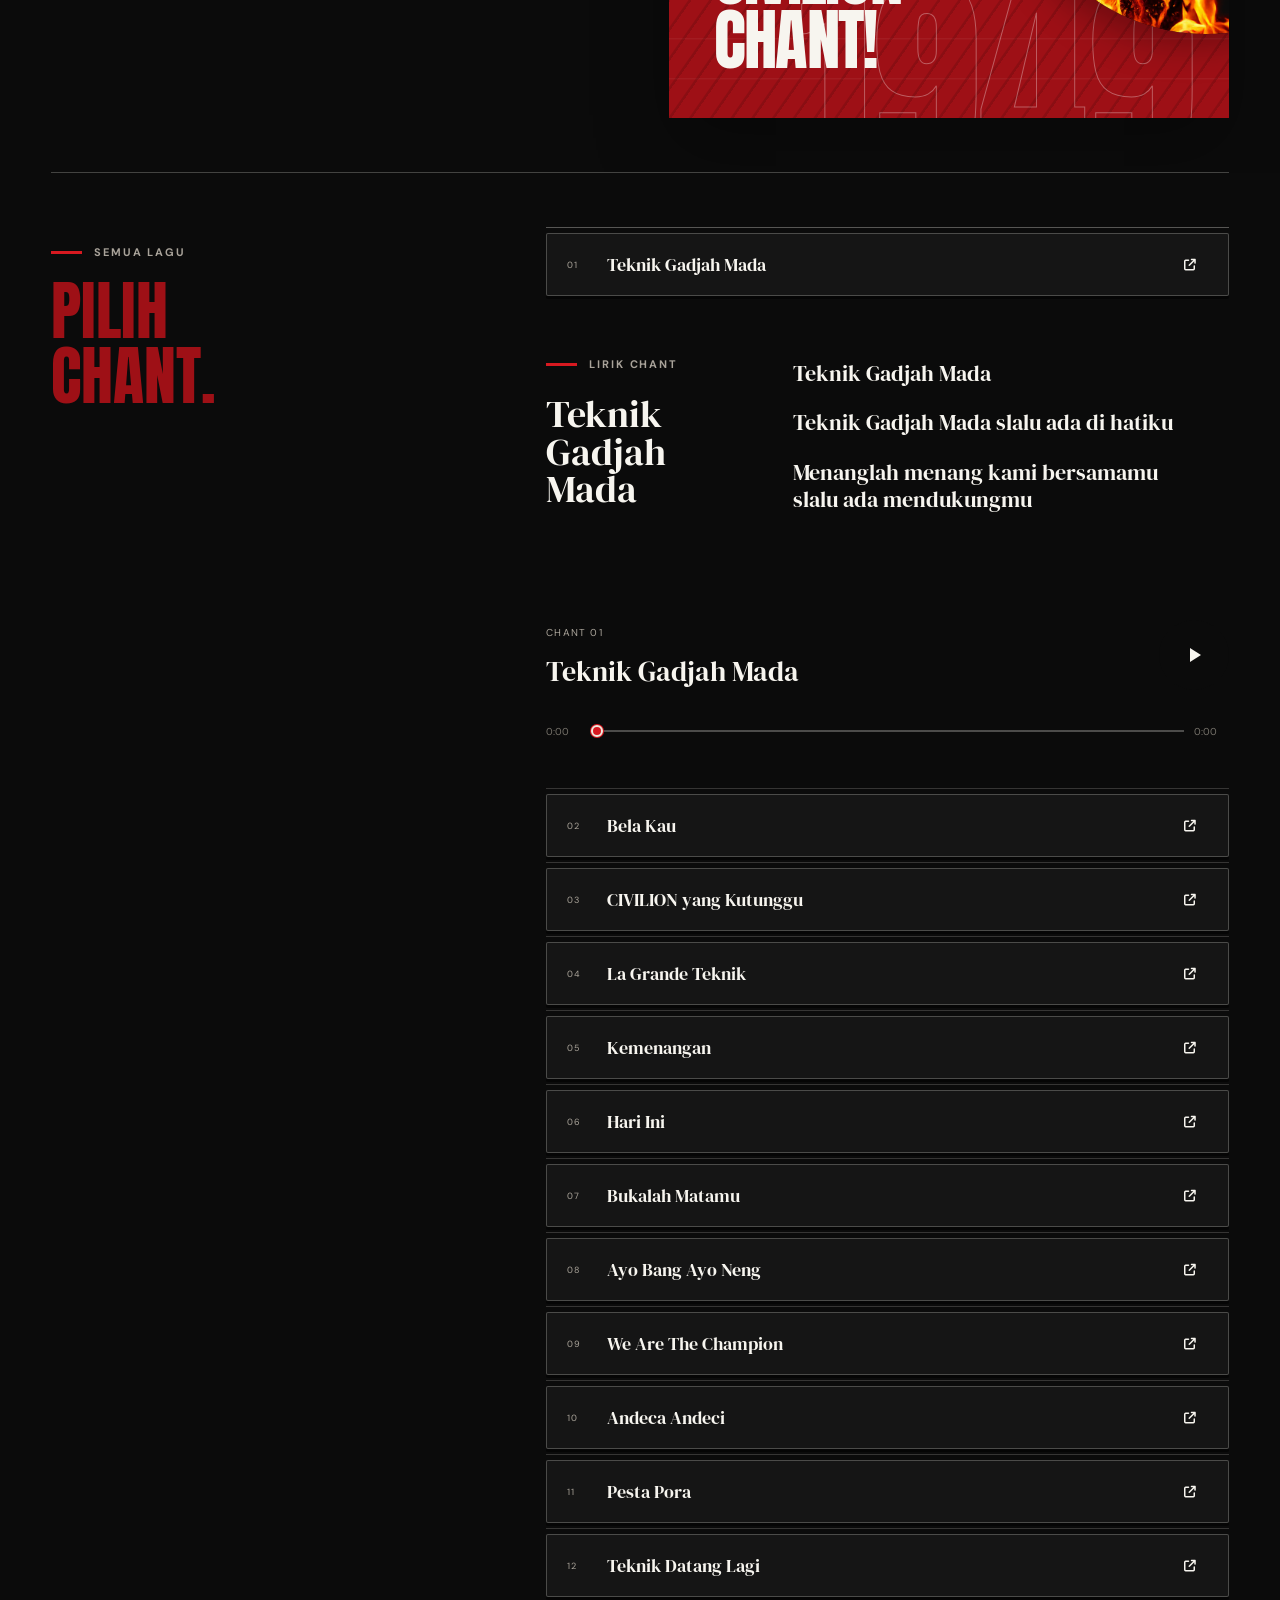
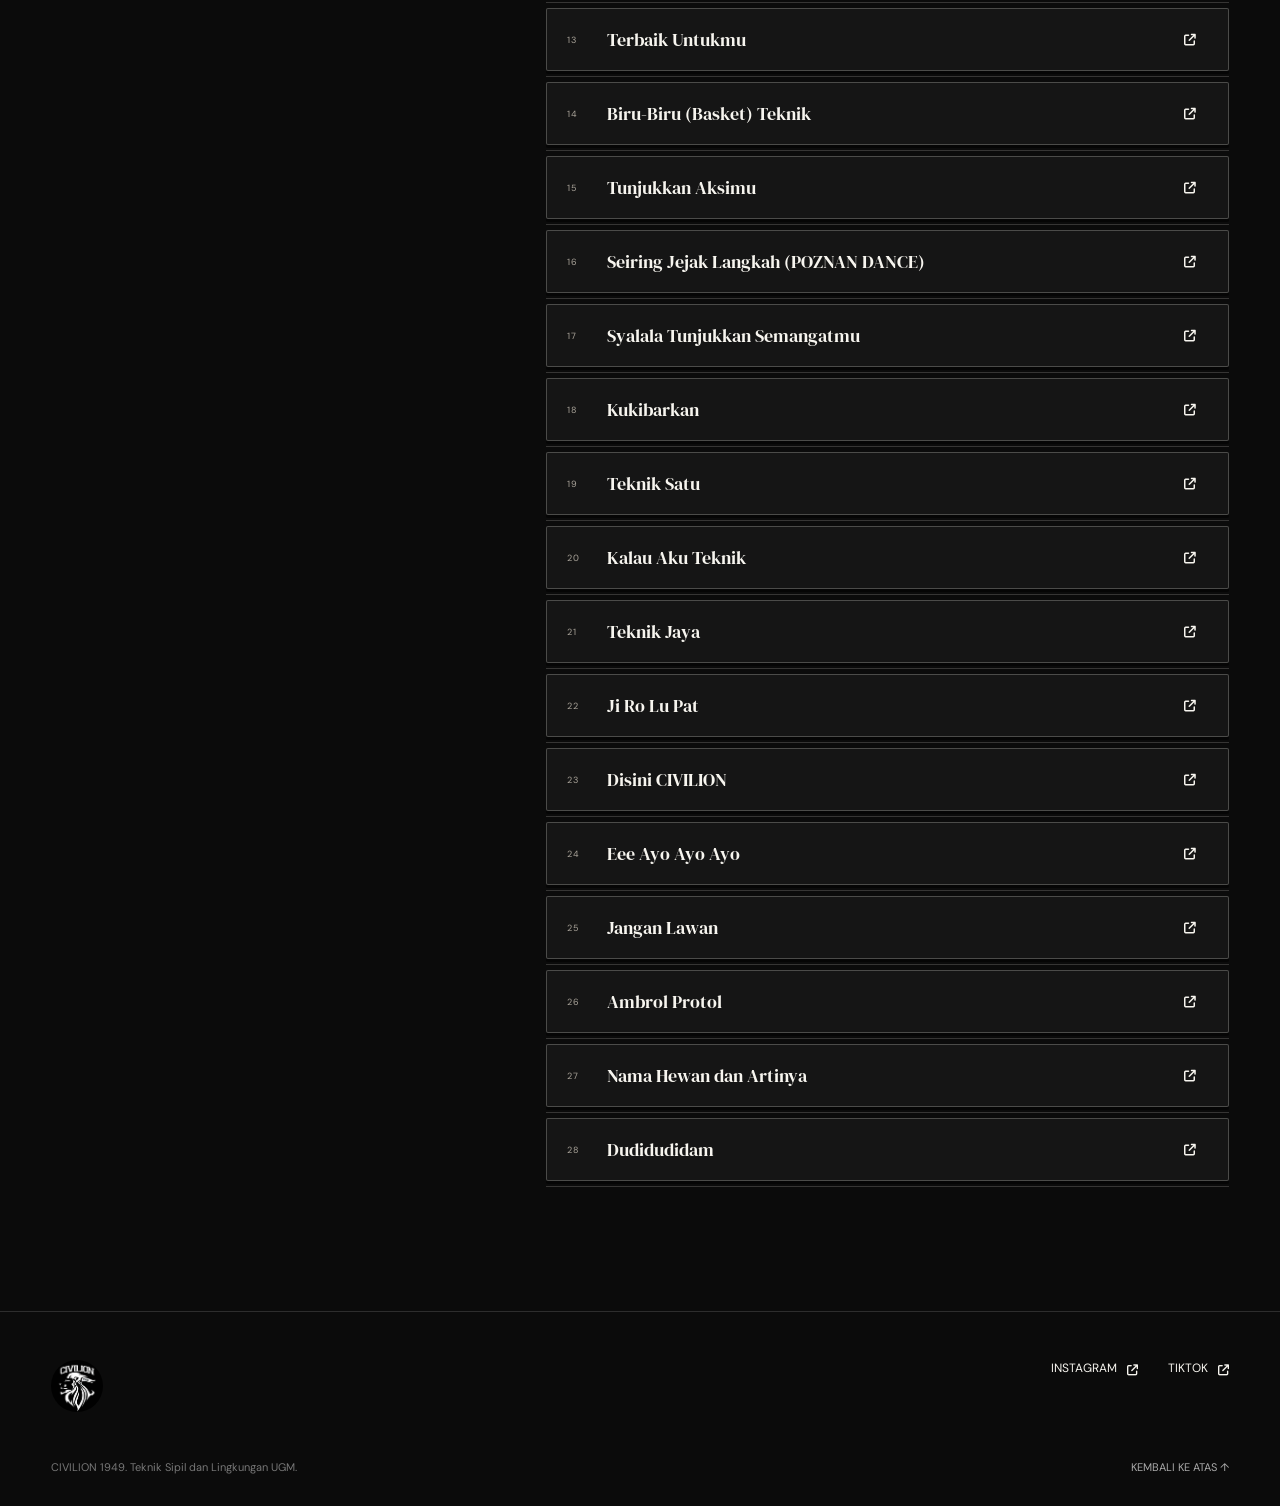
==== commit 2c602858: "feat: link Civilion TikTok and color release title" ====
--- a/index.html
+++ b/index.html
@@ -202,7 +202,7 @@
       </a>
       <div class="footer-links">
         <a href="https://www.instagram.com/civilion1949/" target="_blank" rel="noreferrer">Instagram <span class="external-icon" aria-hidden="true"><i class="fa-solid fa-arrow-up-right-from-square"></i></span></a>
-        <a href="#rilisan">Chants <span class="external-icon" aria-hidden="true"><i class="fa-solid fa-arrow-up-right-from-square"></i></span></a>
+        <a href="https://www.tiktok.com/@civilion1949_?_r=1&amp;_t=ZS-98gYfl2aiCT" target="_blank" rel="noreferrer">TikTok <span class="external-icon" aria-hidden="true"><i class="fa-solid fa-arrow-up-right-from-square"></i></span></a>
       </div>
       <p>CIVILION 1949. Teknik Sipil dan Lingkungan UGM.</p>
       <a class="back-top" href="#top">Kembali ke atas ↑</a>
--- a/styles.css
+++ b/styles.css
@@ -127,6 +127,7 @@
 .release-heading { position: relative; z-index: 2; align-self: stretch; display: flex; flex-direction: column; justify-content: center; padding: 34px 0 30px; }
 .release-heading { order: 1; }
 .release h2 { max-width: 520px; font-size: clamp(62px, 7vw, 110px); }
+.release h2 { color: #9e1016; }
 .release-heading .eyebrow.dark { color: #a9a39a; }
 .release h2 span, .catalog-heading h3 span { display: block; }
 .record-art { position: relative; z-index: 2; aspect-ratio: 1; background: #9e1016; box-shadow: 0 32px 70px rgba(0,0,0,.28); overflow: hidden; isolation: isolate; }
